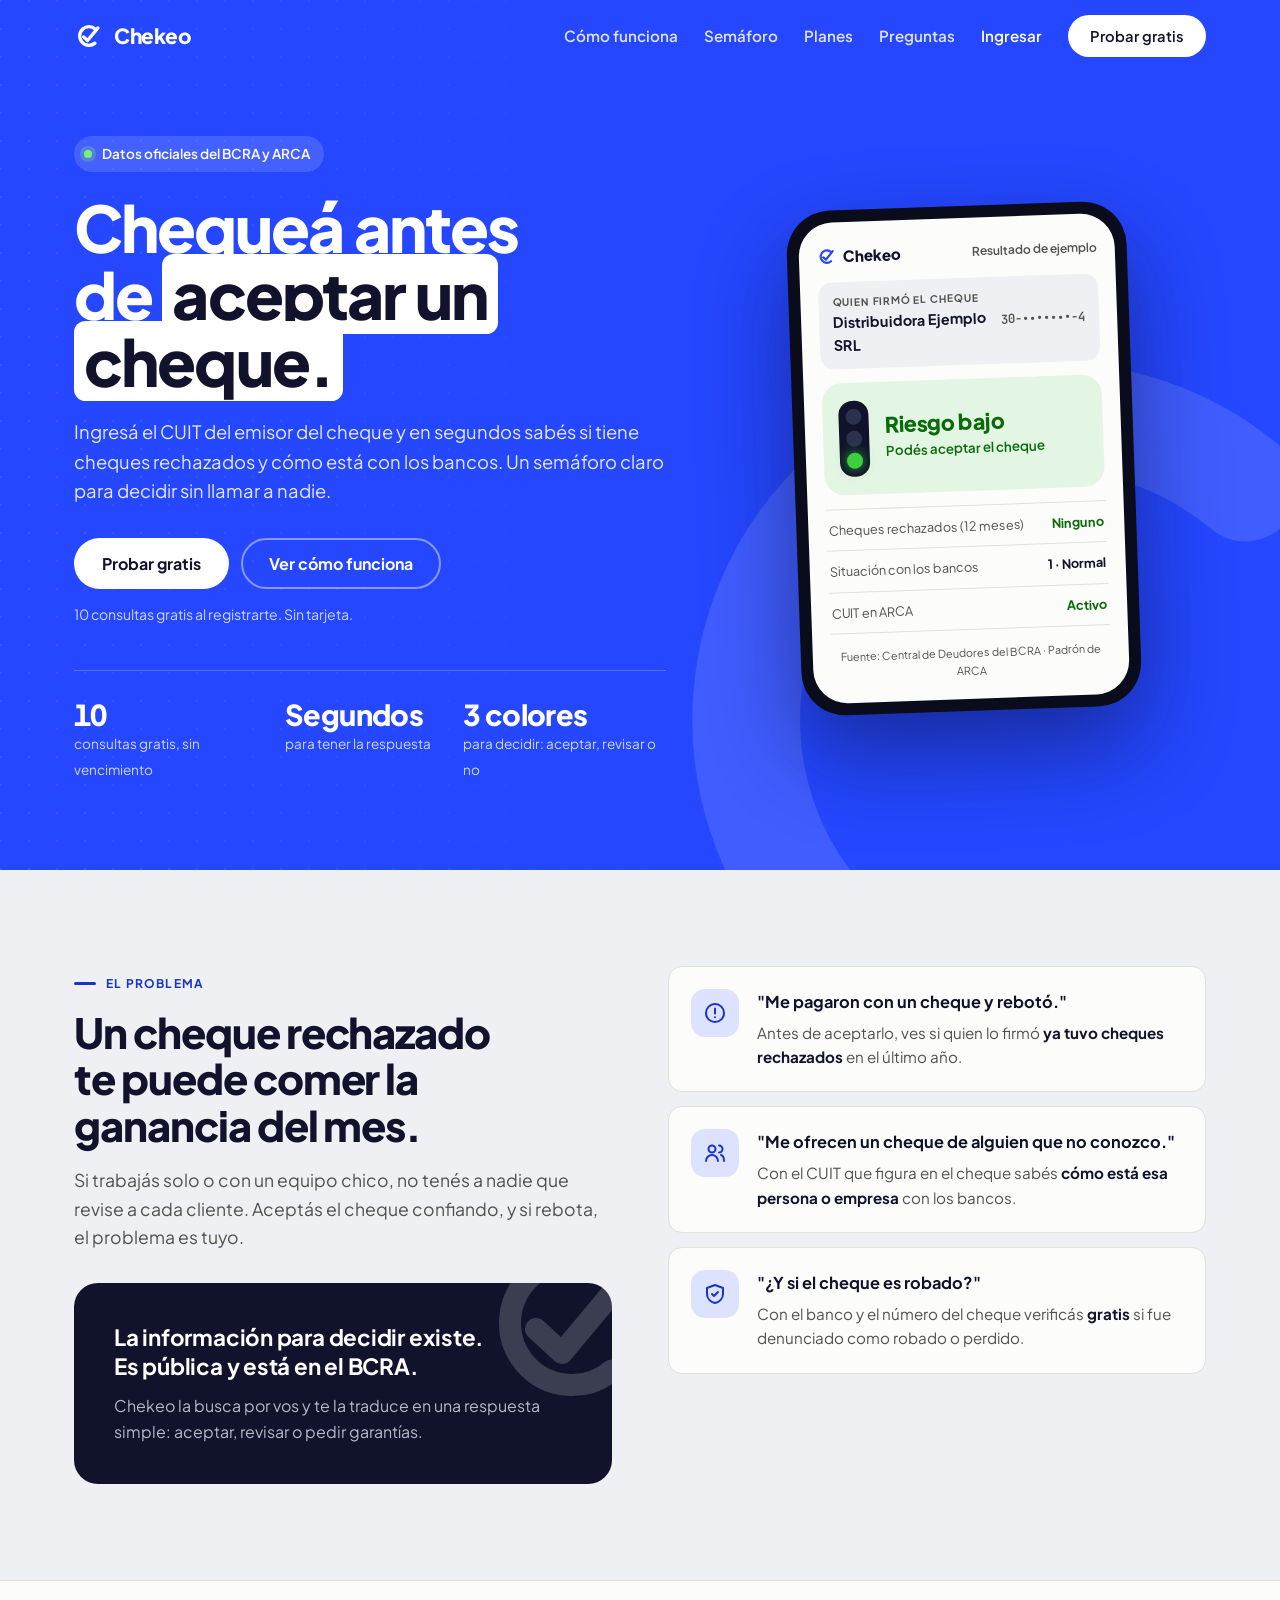
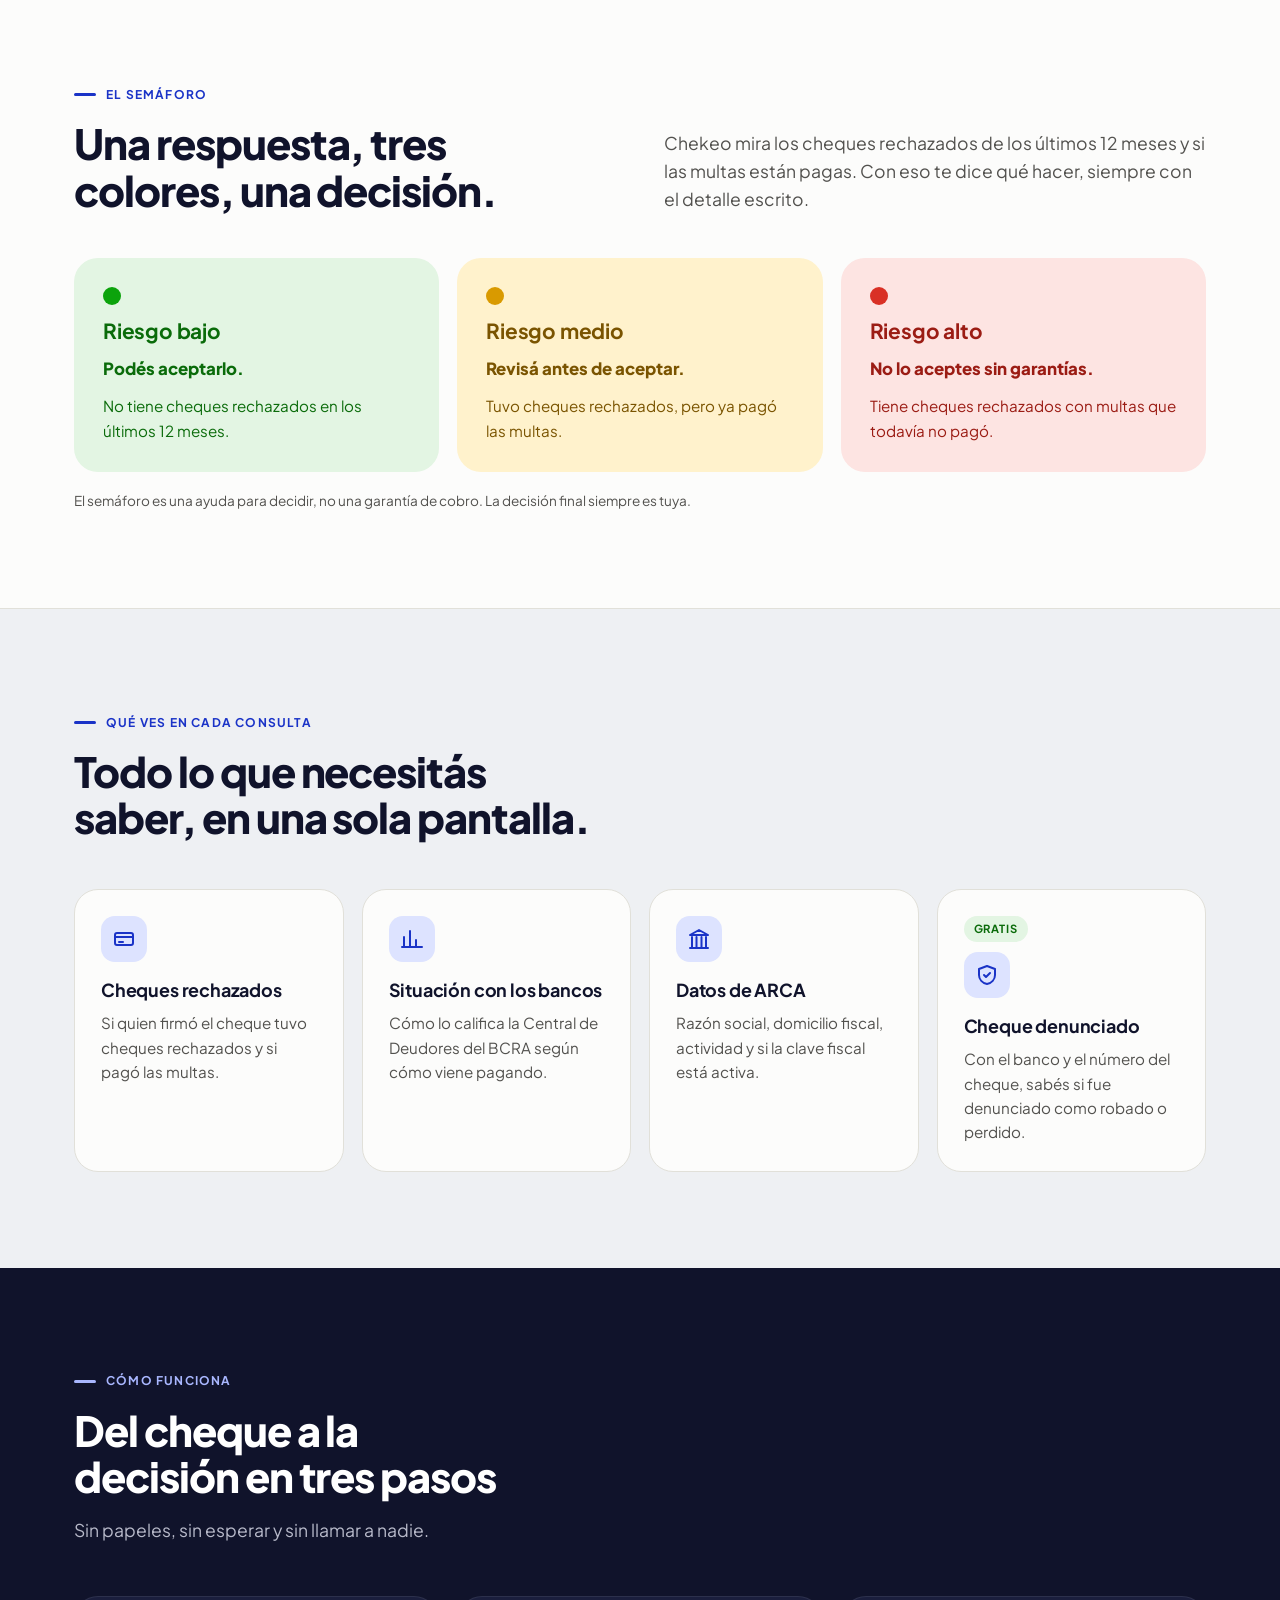
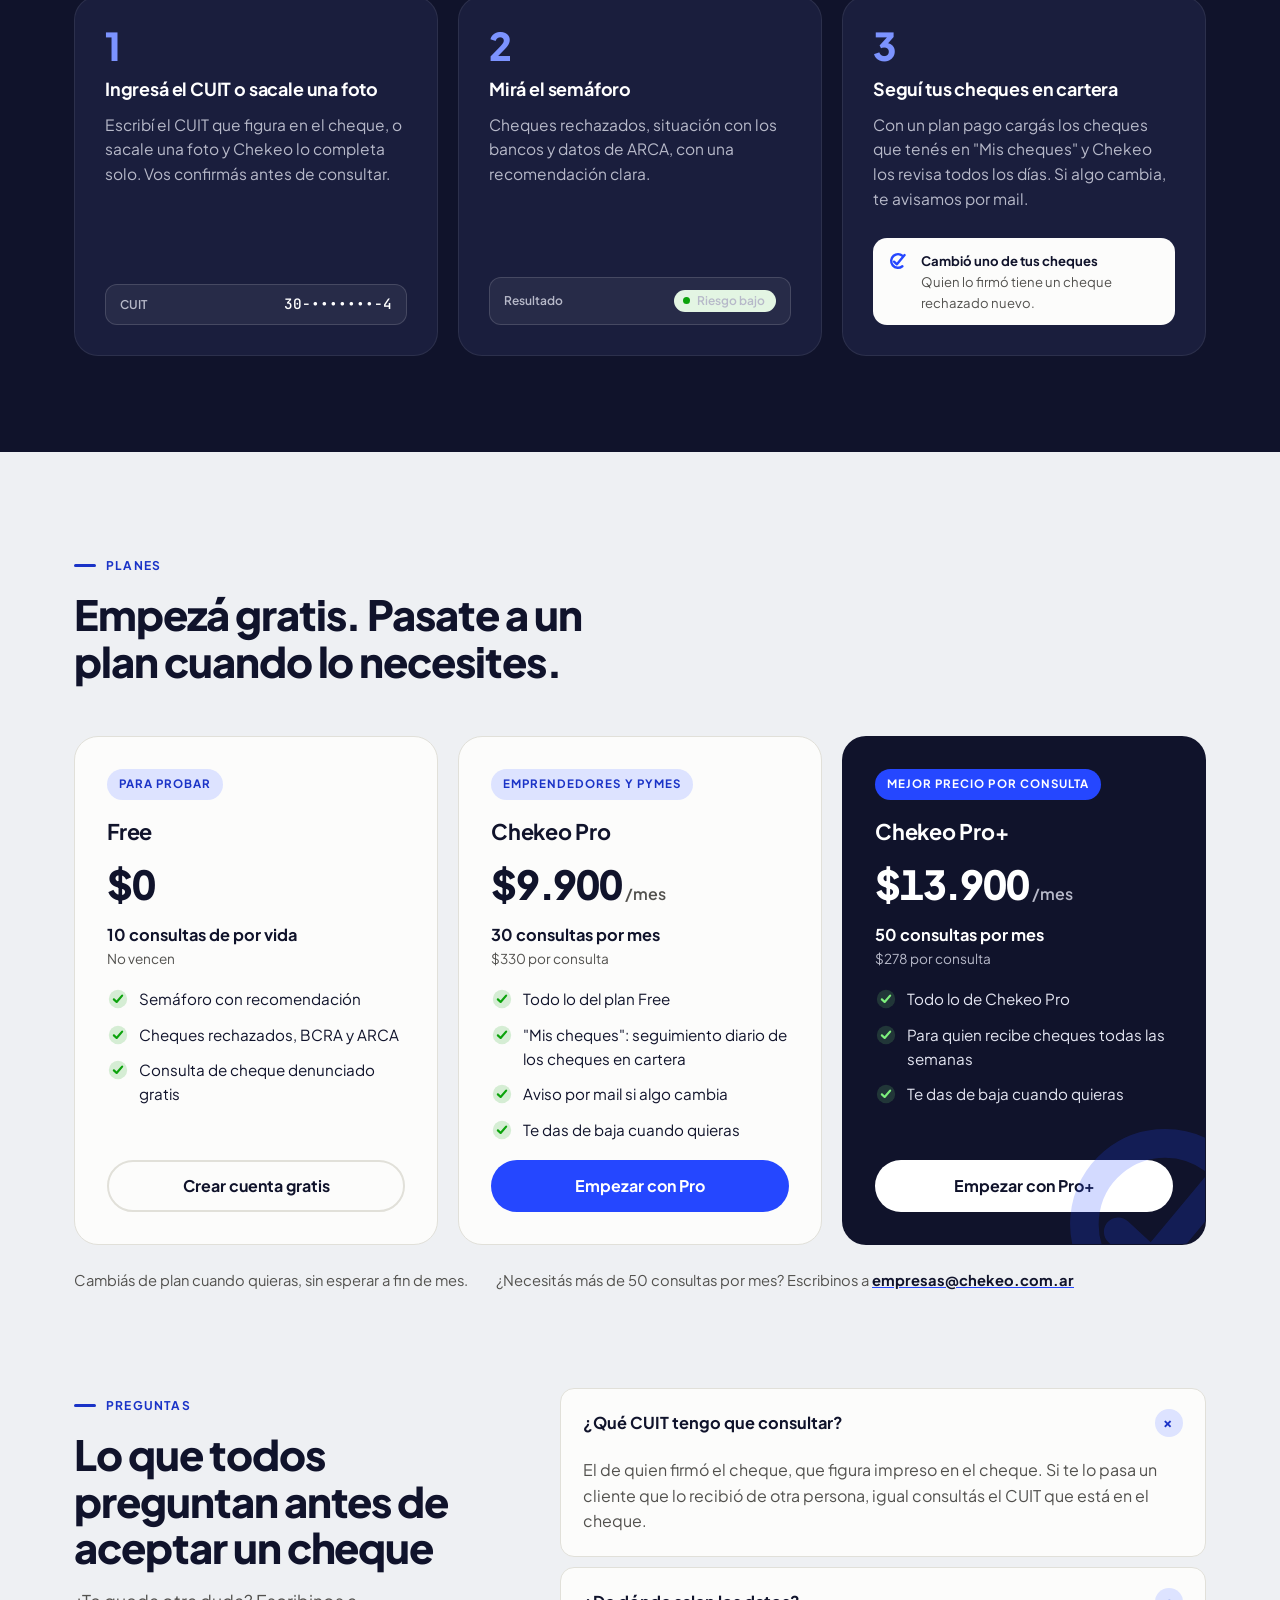
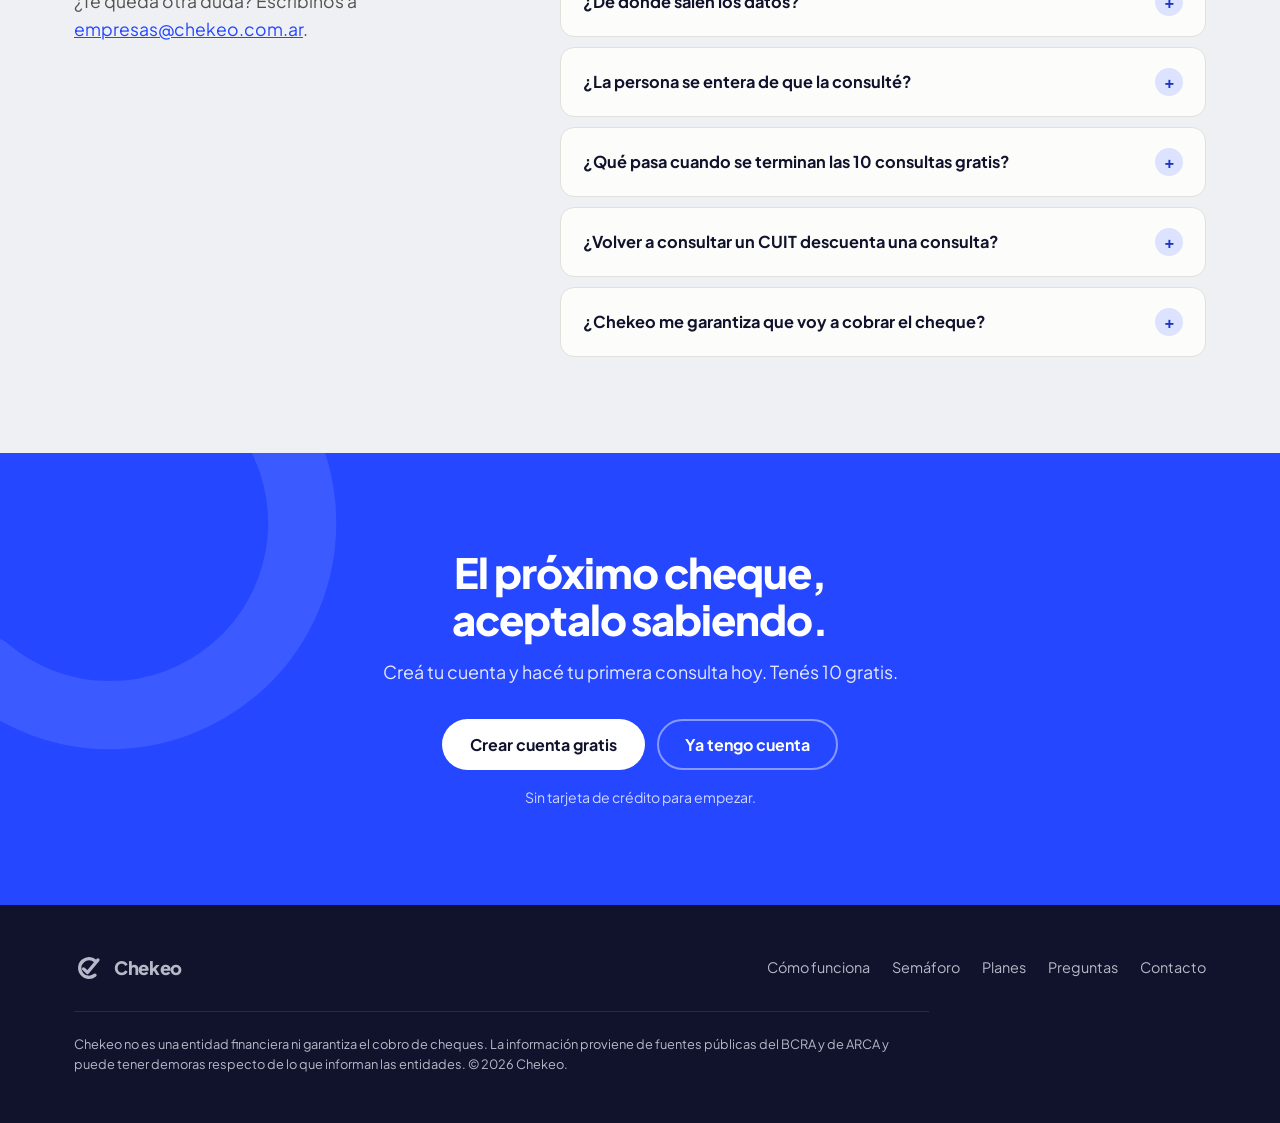
==== index.html @ b5b843ca "Add files via upload" ====
<!doctype html>
<html lang="es-AR">
<head>
<meta charset="utf-8">
<meta name="viewport" content="width=device-width,initial-scale=1,viewport-fit=cover">
<title>Chekeo · Chequeá antes de aceptar un cheque</title>
<meta name="description" content="Antes de aceptar un cheque, consultá en segundos si quien lo firmó tiene cheques rechazados y cómo está en el BCRA. Semáforo claro, datos oficiales. 10 consultas gratis.">
<meta name="theme-color" content="#101F8C">
<meta property="og:title" content="Chekeo · Chequeá antes de aceptar un cheque">
<meta property="og:description" content="Consultá en segundos si quien te da el cheque es de fiar. Datos oficiales del BCRA y ARCA. 10 consultas gratis.">
<link rel="icon" href="data:image/svg+xml,%3Csvg xmlns='http://www.w3.org/2000/svg' viewBox='0 0 200 200'%3E%3Crect width='200' height='200' rx='44' fill='%232547FF'/%3E%3Ccircle cx='100' cy='100' r='62' fill='none' stroke='white' stroke-width='22' stroke-linecap='round' stroke-dasharray='281.3 108.2' transform='rotate(50 100 100)'/%3E%3Cpath d='M64 106 90 130 160 46' fill='none' stroke='white' stroke-width='22' stroke-linecap='round' stroke-linejoin='round'/%3E%3C/svg%3E">
<link rel="preconnect" href="https://fonts.googleapis.com">
<link rel="preconnect" href="https://fonts.gstatic.com" crossorigin>
<link href="https://fonts.googleapis.com/css2?family=Plus+Jakarta+Sans:wght@400;500;600;700;800&family=JetBrains+Mono:wght@500;600&display=swap" rel="stylesheet">
<link rel="stylesheet" href="style.css"> 
</head>
<body>

<svg width="0" height="0" style="position:absolute" aria-hidden="true">
  <defs>
    <symbol id="iso" viewBox="0 0 200 200">
      <circle cx="100" cy="100" r="62" fill="none" stroke="currentColor" stroke-width="22" stroke-linecap="round" stroke-dasharray="281.3 108.2" transform="rotate(50 100 100)"/>
      <path d="M 64 106 L 90 130 L 160 46" fill="none" stroke="currentColor" stroke-width="22" stroke-linecap="round" stroke-linejoin="round"/>
    </symbol>
    <symbol id="tick" viewBox="0 0 24 24">
      <circle cx="12" cy="12" r="10" fill="currentColor" opacity=".16"/>
      <path d="M7.5 12.4l3 2.8 6-6.9" fill="none" stroke="currentColor" stroke-width="2.4" stroke-linecap="round" stroke-linejoin="round"/>
    </symbol>
  </defs>
</svg>

<!-- Link de la app: cuando esté activo app.chekeo.com.ar, reemplazar https://api.chekeo.com.ar/ en todos los botones -->
<header class="nav" id="nav">
  <div class="wrap nav-in">
    <a class="logo" href="#top" aria-label="Chekeo, inicio"><svg aria-hidden="true"><use href="#iso"/></svg>Chekeo</a>
    <nav class="nav-links" aria-label="Principal">
      <a href="#como-funciona">Cómo funciona</a>
      <a href="#semaforo">Semáforo</a>
      <a href="#planes">Planes</a>
      <a href="#preguntas">Preguntas</a>
      <a class="login" href="https://api.chekeo.com.ar/">Ingresar</a>
      <a class="btn btn-white" href="https://api.chekeo.com.ar/">Probar gratis</a>
    </nav>
  </div>
</header>

<main id="top">
  <!-- HERO -->
  <section class="hero">
    <div class="hero-dots"></div>
    <svg class="hero-arc" viewBox="0 0 200 200" aria-hidden="true">
      <circle cx="100" cy="100" r="62" fill="none" stroke="#FFFFFF" stroke-opacity=".12" stroke-width="22" stroke-linecap="round" stroke-dasharray="281.3 108.2" transform="rotate(50 100 100)"/>
    </svg>
    <div class="wrap hero-grid">
      <div>
        <span class="eyebrow"><i></i>Datos oficiales del BCRA y ARCA</span>
        <h1>Chequeá antes de <em>aceptar un cheque.</em></h1>
        <p class="sub">Ingresá el CUIT del emisor del cheque y en segundos sabés si tiene cheques rechazados y cómo está con los bancos. Un semáforo claro para decidir sin llamar a nadie.</p>
        <div class="hero-ctas">
          <a class="btn btn-white" href="https://api.chekeo.com.ar/">Probar gratis</a>
          <a class="btn btn-ghost" href="#como-funciona">Ver cómo funciona</a>
        </div>
        <p class="hero-note">10 consultas gratis al registrarte. Sin tarjeta.</p>
        <div class="proof">
          <div><b class="num">10</b><span>consultas gratis, sin vencimiento</span></div>
          <div><b>Segundos</b><span>para tener la respuesta</span></div>
          <div><b>3 colores</b><span>para decidir: aceptar, revisar o no</span></div>
        </div>
      </div>

      <div class="phone" role="img" aria-label="Ejemplo de resultado en Chekeo: riesgo bajo, sin cheques rechazados, situación 1 en el BCRA y CUIT activo en ARCA.">
        <div class="screen">
          <div class="scr-top">
            <span class="logo-sm"><svg><use href="#iso"/></svg>Chekeo</span>
            <span>Resultado de ejemplo</span>
          </div>
          <div class="cuit">
            <div><small>Quien firmó el cheque</small><b>Distribuidora Ejemplo SRL</b></div>
            <span class="mono">30-•••••••-4</span>
          </div>
          <div class="verdict">
            <div class="light" aria-hidden="true"><i></i><i></i><i class="g"></i></div>
            <div><b>Riesgo bajo</b><span>Podés aceptar el cheque</span></div>
          </div>
          <div class="rows">
            <div class="row"><span>Cheques rechazados (12 meses)</span><b class="okc">Ninguno</b></div>
            <div class="row"><span>Situación con los bancos</span><b>1 · Normal</b></div>
            <div class="row"><span>CUIT en ARCA</span><b class="okc">Activo</b></div>
          </div>
          <p class="src">Fuente: Central de Deudores del BCRA · Padrón de ARCA</p>
        </div>
      </div>
    </div>
  </section>

  <!-- PROBLEMA -->
  <section class="section">
    <div class="wrap problem-grid">
      <div>
        <span class="label">El problema</span>
        <h2 style="margin-top:16px">Un cheque rechazado te puede comer la ganancia del mes.</h2>
        <p class="lede" style="margin-top:18px">Si trabajás solo o con un equipo chico, no tenés a nadie que revise a cada cliente. Aceptás el cheque confiando, y si rebota, el problema es tuyo.</p>
        <div class="problem-box">
          <svg viewBox="0 0 200 200" aria-hidden="true"><use href="#iso"/></svg>
          <h3>La información para decidir existe. Es pública y está en el BCRA.</h3>
          <p>Chekeo la busca por vos y te la traduce en una respuesta simple: aceptar, revisar o pedir garantías.</p>
        </div>
      </div>
      <div class="pains">
        <div class="pain">
          <span class="ic"><svg class="ico" viewBox="0 0 24 24" aria-hidden="true"><circle cx="12" cy="12" r="9"/><path d="M12 7.5v5"/><path d="M12 16.2v.1"/></svg></span>
          <div><q>"Me pagaron con un cheque y rebotó."</q><p>Antes de aceptarlo, ves si quien lo firmó <strong>ya tuvo cheques rechazados</strong> en el último año.</p></div>
        </div>
        <div class="pain">
          <span class="ic"><svg class="ico" viewBox="0 0 24 24" aria-hidden="true"><circle cx="9" cy="8" r="3.5"/><path d="M3 20c0-3.3 2.7-6 6-6s6 2.7 6 6"/><path d="M16 4.5a3.5 3.5 0 0 1 0 7"/><path d="M18 14c2 .6 3 2.6 3 6"/></svg></span>
          <div><q>"Me ofrecen un cheque de alguien que no conozco."</q><p>Con el CUIT que figura en el cheque sabés <strong>cómo está esa persona o empresa</strong> con los bancos.</p></div>
        </div>
        <div class="pain">
          <span class="ic"><svg class="ico" viewBox="0 0 24 24" aria-hidden="true"><path d="M12 3l8 3v6c0 4.5-3.4 8-8 9-4.6-1-8-4.5-8-9V6z"/><path d="M9 12l2 2 4-4"/></svg></span>
          <div><q>"¿Y si el cheque es robado?"</q><p>Con el banco y el número del cheque verificás <strong>gratis</strong> si fue denunciado como robado o perdido.</p></div>
        </div>
      </div>
    </div>
  </section>

  <!-- SEMÁFORO -->
  <section class="section sem" id="semaforo">
    <div class="wrap">
      <div class="sem-head">
        <div>
          <span class="label">El semáforo</span>
          <h2 style="margin-top:16px">Una respuesta, tres colores, una decisión.</h2>
        </div>
        <p class="lede">Chekeo mira los cheques rechazados de los últimos 12 meses y si las multas están pagas. Con eso te dice qué hacer, siempre con el detalle escrito.</p>
      </div>
      <div class="lights">
        <div class="lv lv-ok">
          <span class="dot"></span>
          <h3>Riesgo bajo</h3>
          <span class="act">Podés aceptarlo.</span>
          <p>No tiene cheques rechazados en los últimos 12 meses.</p>
        </div>
        <div class="lv lv-warn">
          <span class="dot"></span>
          <h3>Riesgo medio</h3>
          <span class="act">Revisá antes de aceptar.</span>
          <p>Tuvo cheques rechazados, pero ya pagó las multas.</p>
        </div>
        <div class="lv lv-bad">
          <span class="dot"></span>
          <h3>Riesgo alto</h3>
          <span class="act">No lo aceptes sin garantías.</span>
          <p>Tiene cheques rechazados con multas que todavía no pagó.</p>
        </div>
      </div>
      <p class="note">El semáforo es una ayuda para decidir, no una garantía de cobro. La decisión final siempre es tuya.</p>
    </div>
  </section>

  <!-- QUÉ TE MUESTRA -->
  <section class="section">
    <div class="wrap">
      <span class="label">Qué ves en cada consulta</span>
      <h2 style="margin-top:16px; max-width:22ch">Todo lo que necesitás saber, en una sola pantalla.</h2>
      <div class="feats">
        <div class="feat">
          <span class="ic"><svg class="ico" viewBox="0 0 24 24" aria-hidden="true"><rect x="3" y="6" width="18" height="12" rx="2"/><path d="M3 10h18"/><path d="M7 15h4"/></svg></span>
          <h3>Cheques rechazados</h3>
          <p>Si quien firmó el cheque tuvo cheques rechazados y si pagó las multas.</p>
        </div>
        <div class="feat">
          <span class="ic"><svg class="ico" viewBox="0 0 24 24" aria-hidden="true"><path d="M4 20V10"/><path d="M10 20V4"/><path d="M16 20v-7"/><path d="M22 20H2"/></svg></span>
          <h3>Situación con los bancos</h3>
          <p>Cómo lo califica la Central de Deudores del BCRA según cómo viene pagando.</p>
        </div>
        <div class="feat">
          <span class="ic"><svg class="ico" viewBox="0 0 24 24" aria-hidden="true"><path d="M3 21h18"/><path d="M5 21V10M19 21V10M9.5 21V10M14.5 21V10"/><path d="M12 3l9 5H3z"/></svg></span>
          <h3>Datos de ARCA</h3>
          <p>Razón social, domicilio fiscal, actividad y si la clave fiscal está activa.</p>
        </div>
        <div class="feat">
          <span class="tag">Gratis</span>
          <span class="ic"><svg class="ico" viewBox="0 0 24 24" aria-hidden="true"><path d="M12 3l8 3v6c0 4.5-3.4 8-8 9-4.6-1-8-4.5-8-9V6z"/><path d="M9 12l2 2 4-4"/></svg></span>
          <h3>Cheque denunciado</h3>
          <p>Con el banco y el número del cheque, sabés si fue denunciado como robado o perdido.</p>
        </div>
      </div>
    </div>
  </section>

  <!-- CÓMO FUNCIONA -->
  <section class="section steps-sec" id="como-funciona">
    <div class="wrap">
      <span class="label">Cómo funciona</span>
      <h2 style="margin-top:16px; max-width:20ch">Del cheque a la decisión en tres pasos</h2>
      <p class="lede" style="margin-top:16px">Sin papeles, sin esperar y sin llamar a nadie.</p>
      <div class="steps">
        <div class="step">
          <span class="n">1</span>
          <h3>Ingresá el CUIT o sacale una foto</h3>
          <p>Escribí el CUIT que figura en el cheque, o sacale una foto y Chekeo lo completa solo. Vos confirmás antes de consultar.</p>
          <div class="demo"><div class="field-demo"><span>CUIT</span>30-•••••••-4</div></div>
        </div>
        <div class="step">
          <span class="n">2</span>
          <h3>Mirá el semáforo</h3>
          <p>Cheques rechazados, situación con los bancos y datos de ARCA, con una recomendación clara.</p>
          <div class="demo"><div class="field-demo"><span>Resultado</span><span class="chip"><i></i>Riesgo bajo</span></div></div>
        </div>
        <div class="step">
          <span class="n">3</span>
          <h3>Seguí tus cheques en cartera</h3>
          <p>Con un plan pago cargás los cheques que tenés en "Mis cheques" y Chekeo los revisa todos los días. Si algo cambia, te avisamos por mail.</p>
          <div class="demo"><div class="alert-demo"><svg><use href="#iso"/></svg><div><b>Cambió uno de tus cheques</b><span>Quien lo firmó tiene un cheque rechazado nuevo.</span></div></div></div>
        </div>
      </div>
    </div>
  </section>

  <!-- PLANES -->
  <section class="section" id="planes">
    <div class="wrap">
      <span class="label">Planes</span>
      <h2 style="margin-top:16px; max-width:24ch">Empezá gratis. Pasate a un plan cuando lo necesites.</h2>
      <div class="plans">
        <div class="plan">
          <span class="tag">Para probar</span>
          <h3>Free</h3>
          <div class="price num">$0</div>
          <div><div class="qty">10 consultas de por vida</div><div class="per">No vencen</div></div>
          <ul>
            <li><svg style="color:var(--ok)"><use href="#tick"/></svg>Semáforo con recomendación</li>
            <li><svg style="color:var(--ok)"><use href="#tick"/></svg>Cheques rechazados, BCRA y ARCA</li>
            <li><svg style="color:var(--ok)"><use href="#tick"/></svg>Consulta de cheque denunciado gratis</li>
          </ul>
          <a class="btn btn-line" href="https://api.chekeo.com.ar/">Crear cuenta gratis</a>
        </div>
        <div class="plan">
          <span class="tag">Emprendedores y pymes</span>
          <h3>Chekeo Pro</h3>
          <div class="price num">$9.900<small> /mes</small></div>
          <div><div class="qty">30 consultas por mes</div><div class="per">$330 por consulta</div></div>
          <ul>
            <li><svg style="color:var(--ok)"><use href="#tick"/></svg>Todo lo del plan Free</li>
            <li><svg style="color:var(--ok)"><use href="#tick"/></svg>"Mis cheques": seguimiento diario de los cheques en cartera</li>
            <li><svg style="color:var(--ok)"><use href="#tick"/></svg>Aviso por mail si algo cambia</li>
            <li><svg style="color:var(--ok)"><use href="#tick"/></svg>Te das de baja cuando quieras</li>
          </ul>
          <a class="btn btn-brand" href="https://api.chekeo.com.ar/">Empezar con Pro</a>
        </div>
        <div class="plan dark">
          <svg class="plan-arc" viewBox="0 0 200 200" aria-hidden="true"><use href="#iso"/></svg>
          <span class="tag">Mejor precio por consulta</span>
          <h3>Chekeo Pro+</h3>
          <div class="price num">$13.900<small> /mes</small></div>
          <div><div class="qty">50 consultas por mes</div><div class="per">$278 por consulta</div></div>
          <ul>
            <li><svg style="color:#7DF07D"><use href="#tick"/></svg>Todo lo de Chekeo Pro</li>
            <li><svg style="color:#7DF07D"><use href="#tick"/></svg>Para quien recibe cheques todas las semanas</li>
            <li><svg style="color:#7DF07D"><use href="#tick"/></svg>Te das de baja cuando quieras</li>
          </ul>
          <a class="btn btn-white" href="https://api.chekeo.com.ar/">Empezar con Pro+</a>
        </div>
      </div>
      <div class="plans-foot">
        <span>Cambiás de plan cuando quieras, sin esperar a fin de mes.</span>
        <span>¿Necesitás más de 50 consultas por mes? Escribinos a <a href="mailto:empresas@chekeo.com.ar"><b>empresas@chekeo.com.ar</b></a></span>
      </div>
    </div>
  </section>

  <!-- FAQ -->
  <section class="section" id="preguntas" style="padding-top:0">
    <div class="wrap faq-grid">
      <div>
        <span class="label">Preguntas</span>
        <h2 style="margin-top:16px">Lo que todos preguntan antes de aceptar un cheque</h2>
        <p class="lede" style="margin-top:16px">¿Te queda otra duda? Escribinos a <a href="mailto:empresas@chekeo.com.ar">empresas@chekeo.com.ar</a>.</p>
      </div>
      <div class="faq">
        <details open>
          <summary>¿Qué CUIT tengo que consultar?<span class="pm" aria-hidden="true">+</span></summary>
          <p>El de quien firmó el cheque, que figura impreso en el cheque. Si te lo pasa un cliente que lo recibió de otra persona, igual consultás el CUIT que está en el cheque.</p>
        </details>
        <details>
          <summary>¿De dónde salen los datos?<span class="pm" aria-hidden="true">+</span></summary>
          <p>De fuentes oficiales y públicas: la Central de Deudores y los registros de cheques rechazados y denunciados del BCRA, y el padrón de ARCA (ex AFIP). Chekeo los junta y te los explica.</p>
        </details>
        <details>
          <summary>¿La persona se entera de que la consulté?<span class="pm" aria-hidden="true">+</span></summary>
          <p>No. Chekeo consulta información pública; no se le avisa a nadie.</p>
        </details>
        <details>
          <summary>¿Qué pasa cuando se terminan las 10 consultas gratis?<span class="pm" aria-hidden="true">+</span></summary>
          <p>Elegís un plan mensual para seguir consultando. Las 10 consultas gratis no vencen, así que las podés usar a tu ritmo. Y te das de baja cuando quieras.</p>
        </details>
        <details>
          <summary>¿Volver a consultar un CUIT descuenta una consulta?<span class="pm" aria-hidden="true">+</span></summary>
          <p>Sí. Desde tu historial podés volver a ver cualquier CUIT con datos actualizados en el momento, pero como se vuelve a pedir la información al BCRA, cuenta como una consulta nueva.</p>
        </details>
        <details>
          <summary>¿Chekeo me garantiza que voy a cobrar el cheque?<span class="pm" aria-hidden="true">+</span></summary>
          <p>No. Chekeo te muestra la información disponible para que decidas mejor, pero no puede garantizar que un cheque tenga fondos el día que lo deposites.</p>
        </details>
      </div>
    </div>
  </section>

  <!-- CTA FINAL -->
  <section class="section cta" id="empezar">
    <svg class="cta-arc" viewBox="0 0 200 200" aria-hidden="true">
      <circle cx="100" cy="100" r="62" fill="none" stroke="#FFFFFF" stroke-opacity=".1" stroke-width="22" stroke-linecap="round" stroke-dasharray="281.3 108.2" transform="rotate(230 100 100)"/>
    </svg>
    <div class="wrap cta-in">
      <h2>El próximo cheque, aceptalo sabiendo.</h2>
      <p class="sub">Creá tu cuenta y hacé tu primera consulta hoy. Tenés 10 gratis.</p>
      <div class="hero-ctas">
        <!-- CAMBIAR URL POR https://aap.chekeo.com.ar -->
        <a class="btn btn-white" href="https://aap.chekeo.com.ar/">Crear cuenta gratis</a>
        <a class="btn btn-ghost" href="https://aap.chekeo.com.ar/">Ya tengo cuenta</a>
      </div>
      <p class="fine">Sin tarjeta de crédito para empezar.</p>
    </div>
  </section>
</main>

<footer>
  <div class="wrap">
    <div class="foot">
      <a class="logo" href="#top"><svg aria-hidden="true"><use href="#iso"/></svg>Chekeo</a>
      <nav aria-label="Pie">
        <a href="#como-funciona">Cómo funciona</a>
        <a href="#semaforo">Semáforo</a>
        <a href="#planes">Planes</a>
        <a href="#preguntas">Preguntas</a>
        <a href="mailto:empresas@chekeo.com.ar">Contacto</a>
      </nav>
    </div>
    <p class="legal">Chekeo no es una entidad financiera ni garantiza el cobro de cheques. La información proviene de fuentes públicas del BCRA y de ARCA y puede tener demoras respecto de lo que informan las entidades. © <span id="yr">2026</span> Chekeo.</p>
  </div>
</footer>


</body>
</html>
<script>
(function(){
  var nav=document.getElementById('nav');
  function onScroll(){ nav.classList.toggle('scrolled', window.scrollY>40); }
  window.addEventListener('scroll', onScroll, {passive:true}); onScroll();
  document.getElementById('yr').textContent=new Date().getFullYear();
})();
</script>
---- style.css ----
:root{
  --bg:#EEF0F3; --surface:#FCFCFB; --ink:#10132B; --muted:#52514E; --line:#E1E0D9;
  --brand:#2547FF; --brand-hover:#101F8C; --brand-soft:#DDE3FF; --brand-ink:#1A33C7;
  --hero:#2547FF; --night:#10132B; --night-2:#1A1E3D; --on-dark:#FFFFFF; --on-dark-muted:#B7B9C9;
  --ok:#0CA30C; --ok-bg:#E3F5E3; --ok-ink:#0A6B0A;
  --warn:#D99A00; --warn-bg:#FFF2CC; --warn-ink:#7A5400;
  --bad:#D93025; --bad-bg:#FDE4E2; --bad-ink:#9B1C14;
  --f-display:'Plus Jakarta Sans', system-ui, -apple-system, 'Segoe UI', sans-serif;
  --f-body:'Plus Jakarta Sans', system-ui, -apple-system, 'Segoe UI', sans-serif;
  --f-mono:'JetBrains Mono', ui-monospace, Menlo, monospace;
  --r:14px; --r-lg:24px; --r-pill:999px;
  color-scheme:light;
}
@media (prefers-color-scheme: dark){ :root:not([data-theme="light"]){
  --bg:#0B0E22; --surface:#151938; --ink:#EEF0F6; --muted:#A6A9BE; --line:#272C55;
  --brand:#5C78FF; --brand-hover:#8A9DFF; --brand-soft:#1C2560; --brand-ink:#A9B7FF;
  --hero:#1F3BE6; --night:#070919; --night-2:#141836;
  --ok-bg:#0F2E14; --ok-ink:#8BE08B; --warn-bg:#33270A; --warn-ink:#F7D277; --bad-bg:#3A1513; --bad-ink:#FFA59C;
  color-scheme:dark;
}}
:root[data-theme="dark"]{
  --bg:#0B0E22; --surface:#151938; --ink:#EEF0F6; --muted:#A6A9BE; --line:#272C55;
  --brand:#5C78FF; --brand-hover:#8A9DFF; --brand-soft:#1C2560; --brand-ink:#A9B7FF;
  --hero:#1F3BE6; --night:#070919; --night-2:#141836;
  --ok-bg:#0F2E14; --ok-ink:#8BE08B; --warn-bg:#33270A; --warn-ink:#F7D277; --bad-bg:#3A1513; --bad-ink:#FFA59C;
  color-scheme:dark;
}

*{box-sizing:border-box}
html{scroll-behavior:smooth; scroll-padding-top:80px}
@media (prefers-reduced-motion: reduce){ html{scroll-behavior:auto} *{transition:none!important} }
body{margin:0; background:var(--bg); color:var(--ink); font-family:var(--f-body); font-size:16px; line-height:1.6; -webkit-font-smoothing:antialiased; overflow-x:hidden}
h1,h2,h3{font-family:var(--f-display); margin:0; text-wrap:balance; color:inherit}
h1{font-size:clamp(2.3rem,5.2vw,4rem); font-weight:800; letter-spacing:-.03em; line-height:1.05}
h2{font-size:clamp(1.75rem,3.3vw,2.6rem); font-weight:800; letter-spacing:-.025em; line-height:1.12}
h3{font-size:1.12rem; font-weight:700; letter-spacing:-.01em; line-height:1.3}
p{margin:0}
a{color:var(--brand)}
a:hover{color:var(--brand-hover)}
:focus-visible{outline:3px solid var(--brand); outline-offset:3px; border-radius:6px}
.wrap{max-width:1180px; margin:0 auto; padding-inline:24px}
@media (max-width:600px){ .wrap{padding-inline:16px} }
.section{padding-block:96px}
@media (max-width:900px){ .section{padding-block:64px} }
.label{display:inline-flex; align-items:center; gap:10px; font-size:.75rem; font-weight:700; letter-spacing:.1em; text-transform:uppercase; color:var(--brand-ink)}
.label::before{content:""; width:22px; height:3px; border-radius:2px; background:currentColor}
.lede{font-size:1.1rem; color:var(--muted); max-width:58ch}
.num{font-variant-numeric:tabular-nums}
.ico{width:24px; height:24px; fill:none; stroke:currentColor; stroke-width:2; stroke-linecap:round; stroke-linejoin:round; flex:none}

/* Botones */
.btn{display:inline-flex; align-items:center; justify-content:center; gap:10px; padding:15px 26px; border-radius:var(--r-pill); font:700 1rem/1.1 var(--f-body); text-decoration:none; border:2px solid transparent; cursor:pointer; text-align:center; transition:transform .2s ease, background .2s ease, color .2s ease, border-color .2s ease}
.btn:hover{transform:translateY(-2px)}
.btn-white{background:#FFFFFF; color:#10132B}
.btn-white:hover{background:#DDE3FF; color:#10132B}
.btn-ghost{background:transparent; color:#FFFFFF; border-color:rgba(255,255,255,.45)}
.btn-ghost:hover{border-color:#FFFFFF; color:#FFFFFF}
.btn-brand{background:var(--brand); color:#FFFFFF}
.btn-brand:hover{background:var(--brand-hover); color:#FFFFFF}
.btn-line{background:transparent; color:var(--ink); border-color:var(--line)}
.btn-line:hover{border-color:var(--ink); color:var(--ink)}

/* Nav */
.nav{position:fixed; top:0; left:0; right:0; z-index:50; padding-top:env(safe-area-inset-top,0px); transition:background .25s ease, box-shadow .25s ease}
.nav-in{display:flex; align-items:center; justify-content:space-between; gap:20px; height:72px}
.logo{display:inline-flex; align-items:center; gap:10px; color:#FFFFFF; text-decoration:none; font-family:var(--f-display); font-weight:800; font-size:1.3rem; letter-spacing:-.02em}
.logo:hover{color:#FFFFFF}
.logo svg{width:30px; height:30px}
.nav-links{display:flex; align-items:center; gap:26px}
.nav-links a{color:rgba(255,255,255,.85); text-decoration:none; font-weight:600; font-size:.95rem}
.nav-links a:hover{color:#FFFFFF}
.nav-links .login{color:#FFFFFF}
.nav-links a.btn-white{color:#10132B}
.nav .btn{padding:11px 20px; font-size:.92rem}
.nav.scrolled{background:var(--night); box-shadow:0 2px 24px rgba(0,0,0,.25)}
@media (max-width:900px){ .nav-links a:not(.btn){display:none} }

/* Hero */
.hero{position:relative; overflow:hidden; background:var(--hero); color:#FFFFFF; padding-top:calc(72px + env(safe-area-inset-top,0px))}
.hero-arc{position:absolute; right:-260px; bottom:-340px; width:980px; height:980px; pointer-events:none}
.hero-dots{position:absolute; inset:0; opacity:.5; pointer-events:none;
  background-image:radial-gradient(circle at 1px 1px, rgba(255,255,255,.16) 1px, transparent 0); background-size:28px 28px;
  -webkit-mask-image:linear-gradient(90deg,#000 0%,transparent 55%); mask-image:linear-gradient(90deg,#000 0%,transparent 55%)}
.hero-grid{position:relative; display:grid; grid-template-columns:1.1fr .9fr; gap:56px; align-items:center; padding-block:64px 88px}
.hero-grid > *{min-width:0}
.eyebrow{display:inline-flex; align-items:center; gap:10px; padding:7px 14px 7px 10px; border-radius:var(--r-pill); background:rgba(255,255,255,.14); font-size:.85rem; font-weight:600}
.eyebrow i{width:8px; height:8px; border-radius:4px; background:#7DF07D; box-shadow:0 0 0 4px rgba(125,240,125,.25)}
.hero h1{margin-top:22px; max-width:14ch}
.hero h1 em{font-style:normal; color:#10132B; background:#FFFFFF; padding:0 .16em; border-radius:.18em; box-decoration-break:clone; -webkit-box-decoration-break:clone}
.hero .sub{margin-top:22px; font-size:1.15rem; color:rgba(255,255,255,.88); max-width:46ch}
.hero-ctas{display:flex; flex-wrap:wrap; gap:12px; margin-top:32px}
.hero-note{margin-top:14px; font-size:.88rem; color:rgba(255,255,255,.78)}
.proof{display:grid; grid-template-columns:repeat(3,auto); justify-content:start; gap:32px; margin-top:44px; padding-top:28px; border-top:1px solid rgba(255,255,255,.22)}
.proof b{display:block; font-family:var(--f-display); font-size:1.8rem; font-weight:800; letter-spacing:-.02em; line-height:1.1}
.proof span{font-size:.85rem; color:rgba(255,255,255,.78)}
@media (max-width:960px){ .hero-grid{grid-template-columns:1fr; gap:48px; padding-block:40px 64px} .hero-arc{right:-420px; bottom:-200px} }
@media (max-width:520px){ .proof{grid-template-columns:1fr 1fr; gap:20px} .hero-ctas .btn{width:100%} }

/* Teléfono con resultado de ejemplo */
.phone{justify-self:center; width:min(340px,100%); background:#0A0C1C; border-radius:44px; padding:12px; box-shadow:0 40px 90px rgba(6,10,40,.45); transform:rotate(-2deg)}
.screen{background:#FCFCFB; color:#10132B; border-radius:34px; padding:22px 18px 20px; display:flex; flex-direction:column; gap:14px}
.scr-top{display:flex; justify-content:space-between; align-items:center; font-size:.76rem; color:#52514E; font-weight:600}
.logo-sm{display:flex; align-items:center; gap:6px; color:#10132B; font-weight:800; font-size:.95rem}
.logo-sm svg{width:20px; height:20px; color:#2547FF}
.cuit{display:flex; align-items:center; justify-content:space-between; gap:8px; background:#EEF0F3; border-radius:14px; padding:12px 14px}
.cuit small{display:block; font-size:.64rem; font-weight:700; letter-spacing:.08em; text-transform:uppercase; color:#52514E}
.cuit b{display:block; font-weight:700; font-size:.9rem}
.cuit .mono{font:600 .78rem/1.2 var(--f-mono); color:#52514E; white-space:nowrap}
.verdict{background:#E3F5E3; border-radius:20px; padding:18px 16px; display:flex; align-items:center; gap:16px}
.light{display:flex; flex-direction:column; gap:6px; background:#10132B; padding:8px 7px; border-radius:14px; flex:none}
.light i{width:16px; height:16px; border-radius:8px; background:#2C3150}
.light i.g{background:#3CD13C; box-shadow:0 0 12px rgba(60,209,60,.8)}
.verdict b{display:block; font-family:var(--f-display); font-size:1.35rem; font-weight:800; letter-spacing:-.02em; color:#0A6B0A; line-height:1.1}
.verdict span{font-size:.84rem; font-weight:600; color:#0A6B0A}
.rows{display:flex; flex-direction:column; border-top:1px solid #E1E0D9}
.row{display:flex; justify-content:space-between; align-items:center; gap:10px; padding:10px 2px; border-bottom:1px solid #E1E0D9; font-size:.8rem}
.row span{color:#52514E}
.row b{font-weight:700; text-align:right}
.row b.okc{color:#0A6B0A}
.src{font-size:.68rem; color:#52514E; text-align:center}

/* Problema */
.problem-grid{display:grid; grid-template-columns:1fr 1fr; gap:56px; align-items:start}
.problem-grid > div{min-width:0}
.problem-box{background:var(--night); color:var(--on-dark); border-radius:var(--r-lg); padding:40px; margin-top:32px; position:relative; overflow:hidden}
.problem-box p{color:var(--on-dark-muted); margin-top:12px}
.problem-box h3{font-size:1.4rem; color:var(--on-dark)}
.problem-box > svg{position:absolute; right:-60px; top:-60px; width:200px; height:200px; opacity:.18; color:#FFFFFF}
.pains{display:flex; flex-direction:column; gap:14px}
.pain{display:grid; grid-template-columns:48px 1fr; gap:18px; padding:22px; background:var(--surface); border:1px solid var(--line); border-radius:var(--r)}
.pain .ic{width:48px; height:48px; border-radius:14px; background:var(--brand-soft); color:var(--brand-ink); display:grid; place-items:center}
.pain q{display:block; quotes:none; font-weight:700; font-size:1.02rem}
.pain p{margin-top:6px; color:var(--muted); font-size:.95rem}
.pain p strong{color:var(--ink)}
@media (max-width:900px){ .problem-grid{grid-template-columns:1fr; gap:36px} .problem-box{padding:30px} }

/* Semáforo */
.sem{background:var(--surface); border-top:1px solid var(--line); border-bottom:1px solid var(--line)}
.sem-head{display:grid; grid-template-columns:1fr 1fr; gap:48px; align-items:end; margin-bottom:44px}
.sem-head > *{min-width:0}
@media (max-width:900px){ .sem-head{grid-template-columns:1fr; gap:16px} }
.lights{display:grid; grid-template-columns:repeat(3,1fr); gap:18px}
@media (max-width:900px){ .lights{grid-template-columns:1fr} }
.lv{border-radius:var(--r-lg); padding:28px; display:flex; flex-direction:column; gap:12px; border:1px solid transparent}
.lv .dot{width:18px; height:18px; border-radius:9px}
.lv h3{font-size:1.3rem}
.lv .act{font-weight:800; font-family:var(--f-display); font-size:1.05rem}
.lv p{font-size:.95rem}
.lv-ok{background:var(--ok-bg); color:var(--ok-ink)} .lv-ok .dot{background:var(--ok)}
.lv-warn{background:var(--warn-bg); color:var(--warn-ink)} .lv-warn .dot{background:var(--warn)}
.lv-bad{background:var(--bad-bg); color:var(--bad-ink)} .lv-bad .dot{background:var(--bad)}
.note{margin-top:18px; font-size:.85rem; color:var(--muted)}

/* Qué te muestra */
.feats{display:grid; grid-template-columns:repeat(4,1fr); gap:18px; margin-top:48px}
@media (max-width:1000px){ .feats{grid-template-columns:1fr 1fr} }
@media (max-width:560px){ .feats{grid-template-columns:1fr} }
.feat{background:var(--surface); border:1px solid var(--line); border-radius:var(--r-lg); padding:26px; display:flex; flex-direction:column; gap:10px}
.feat .ic{width:46px; height:46px; border-radius:14px; background:var(--brand-soft); color:var(--brand-ink); display:grid; place-items:center; margin-bottom:6px}
.feat p{color:var(--muted); font-size:.95rem}
.feat .tag{align-self:flex-start; font-size:.7rem; font-weight:700; letter-spacing:.08em; text-transform:uppercase; padding:4px 10px; border-radius:var(--r-pill); background:var(--ok-bg); color:var(--ok-ink)}

/* Pasos */
.steps-sec{background:var(--night); color:var(--on-dark)}
.steps-sec .label{color:#A9B7FF}
.steps-sec .lede{color:var(--on-dark-muted)}
.steps{display:grid; grid-template-columns:repeat(3,1fr); gap:20px; margin-top:52px}
.step{background:var(--night-2); border:1px solid rgba(255,255,255,.08); border-radius:var(--r-lg); padding:30px; display:flex; flex-direction:column; gap:12px; min-width:0}
.step .n{font-family:var(--f-display); font-size:2.4rem; font-weight:800; line-height:1; color:#7C93FF; letter-spacing:-.03em}
.step h3{color:var(--on-dark)}
.step p{color:var(--on-dark-muted); font-size:.97rem}
.step .demo{margin-top:auto; padding-top:14px}
.field-demo{display:flex; align-items:center; justify-content:space-between; gap:8px; background:rgba(255,255,255,.06); border:1px solid rgba(255,255,255,.14); border-radius:12px; padding:12px 14px; font:500 .9rem/1 var(--f-mono); color:#FFFFFF}
.field-demo span{color:var(--on-dark-muted); font-family:var(--f-body); font-size:.75rem; font-weight:600}
.field-demo .chip{font-family:var(--f-body)}
.chip{display:inline-flex; align-items:center; gap:7px; padding:5px 11px 5px 9px; border-radius:var(--r-pill); font-size:.78rem; font-weight:700; white-space:nowrap; background:#E3F5E3; color:#0A6B0A}
.chip i{width:7px; height:7px; border-radius:4px; background:#0CA30C}
.alert-demo{display:flex; gap:12px; align-items:flex-start; background:#FCFCFB; color:#10132B; border-radius:14px; padding:12px 14px; font-size:.82rem}
.alert-demo svg{width:22px; height:22px; flex:none; color:#2547FF}
.alert-demo b{display:block}
.alert-demo span{color:#52514E}
@media (max-width:900px){ .steps{grid-template-columns:1fr} }

/* Planes */
.plans{display:grid; grid-template-columns:repeat(3,1fr); gap:20px; margin-top:52px}
@media (max-width:960px){ .plans{grid-template-columns:1fr; max-width:520px} }
.plan{border-radius:var(--r-lg); padding:32px; display:flex; flex-direction:column; gap:18px; background:var(--surface); border:1px solid var(--line); position:relative; overflow:hidden; min-width:0}
.plan.dark{background:var(--night); color:var(--on-dark); border-color:transparent}
.plan .tag{align-self:flex-start; font-size:.72rem; font-weight:700; letter-spacing:.09em; text-transform:uppercase; padding:6px 12px; border-radius:var(--r-pill); background:var(--brand-soft); color:var(--brand-ink)}
.plan.dark .tag{background:#2547FF; color:#FFFFFF}
.plan h3{font-size:1.35rem}
.price{font-family:var(--f-display); font-weight:800; font-size:2.5rem; letter-spacing:-.03em; line-height:1}
.price small{font-size:1rem; font-weight:600; color:var(--muted); letter-spacing:0}
.plan.dark .price small{color:var(--on-dark-muted)}
.qty{font-weight:700; font-size:1.02rem}
.plan.dark .qty{color:#FFFFFF}
.per{font-size:.85rem; color:var(--muted)}
.plan.dark .per{color:var(--on-dark-muted)}
.plan ul{list-style:none; margin:0; padding:0; display:flex; flex-direction:column; gap:11px}
.plan li{display:grid; grid-template-columns:22px 1fr; gap:10px; font-size:.95rem}
.plan li svg{width:22px; height:22px; margin-top:1px}
.plan.dark li{color:#E4E6F2}
.plan .btn{margin-top:auto}
.plan-arc{position:absolute; right:-90px; bottom:-110px; width:260px; height:260px; opacity:.2; pointer-events:none; color:#2547FF}
.plans-foot{margin-top:24px; display:flex; flex-wrap:wrap; gap:12px 28px; color:var(--muted); font-size:.92rem}
.plans-foot b{color:var(--ink)}

/* FAQ */
.faq-grid{display:grid; grid-template-columns:.8fr 1.2fr; gap:56px; align-items:start}
.faq-grid > *{min-width:0}
@media (max-width:900px){ .faq-grid{grid-template-columns:1fr; gap:28px} }
.faq{display:flex; flex-direction:column; gap:10px}
details{background:var(--surface); border:1px solid var(--line); border-radius:var(--r); padding:0 22px}
summary{list-style:none; cursor:pointer; display:flex; justify-content:space-between; align-items:center; gap:16px; padding:20px 0; font-weight:700; font-size:1.02rem}
summary::-webkit-details-marker{display:none}
summary .pm{width:28px; height:28px; border-radius:14px; background:var(--brand-soft); color:var(--brand-ink); display:grid; place-items:center; flex:none; transition:transform .2s ease; font-weight:700}
details[open] summary .pm{transform:rotate(45deg)}
details p{padding:0 0 22px; color:var(--muted); max-width:62ch}

/* CTA final */
.cta{background:var(--hero); color:#FFFFFF; position:relative; overflow:hidden; text-align:center}
.cta-arc{position:absolute; left:-200px; top:-240px; width:620px; height:620px; pointer-events:none}
.cta-in{position:relative; display:flex; flex-direction:column; align-items:center}
.cta h2{max-width:20ch}
.cta p.sub{color:rgba(255,255,255,.88); margin-top:16px; font-size:1.12rem; max-width:48ch}
.cta .hero-ctas{justify-content:center}
.cta .fine{margin-top:16px; font-size:.88rem; color:rgba(255,255,255,.78)}

/* Footer */
footer{background:var(--night); color:var(--on-dark-muted); padding-block:48px; font-size:.9rem}
.foot{display:flex; flex-wrap:wrap; justify-content:space-between; gap:24px; align-items:center}
.foot .logo{font-size:1.15rem}
.foot nav{display:flex; flex-wrap:wrap; gap:22px}
.foot a{color:var(--on-dark-muted); text-decoration:none}
.foot a:hover{color:#FFFFFF}
.legal{margin-top:28px; padding-top:22px; border-top:1px solid rgba(255,255,255,.1); font-size:.8rem; max-width:95ch}
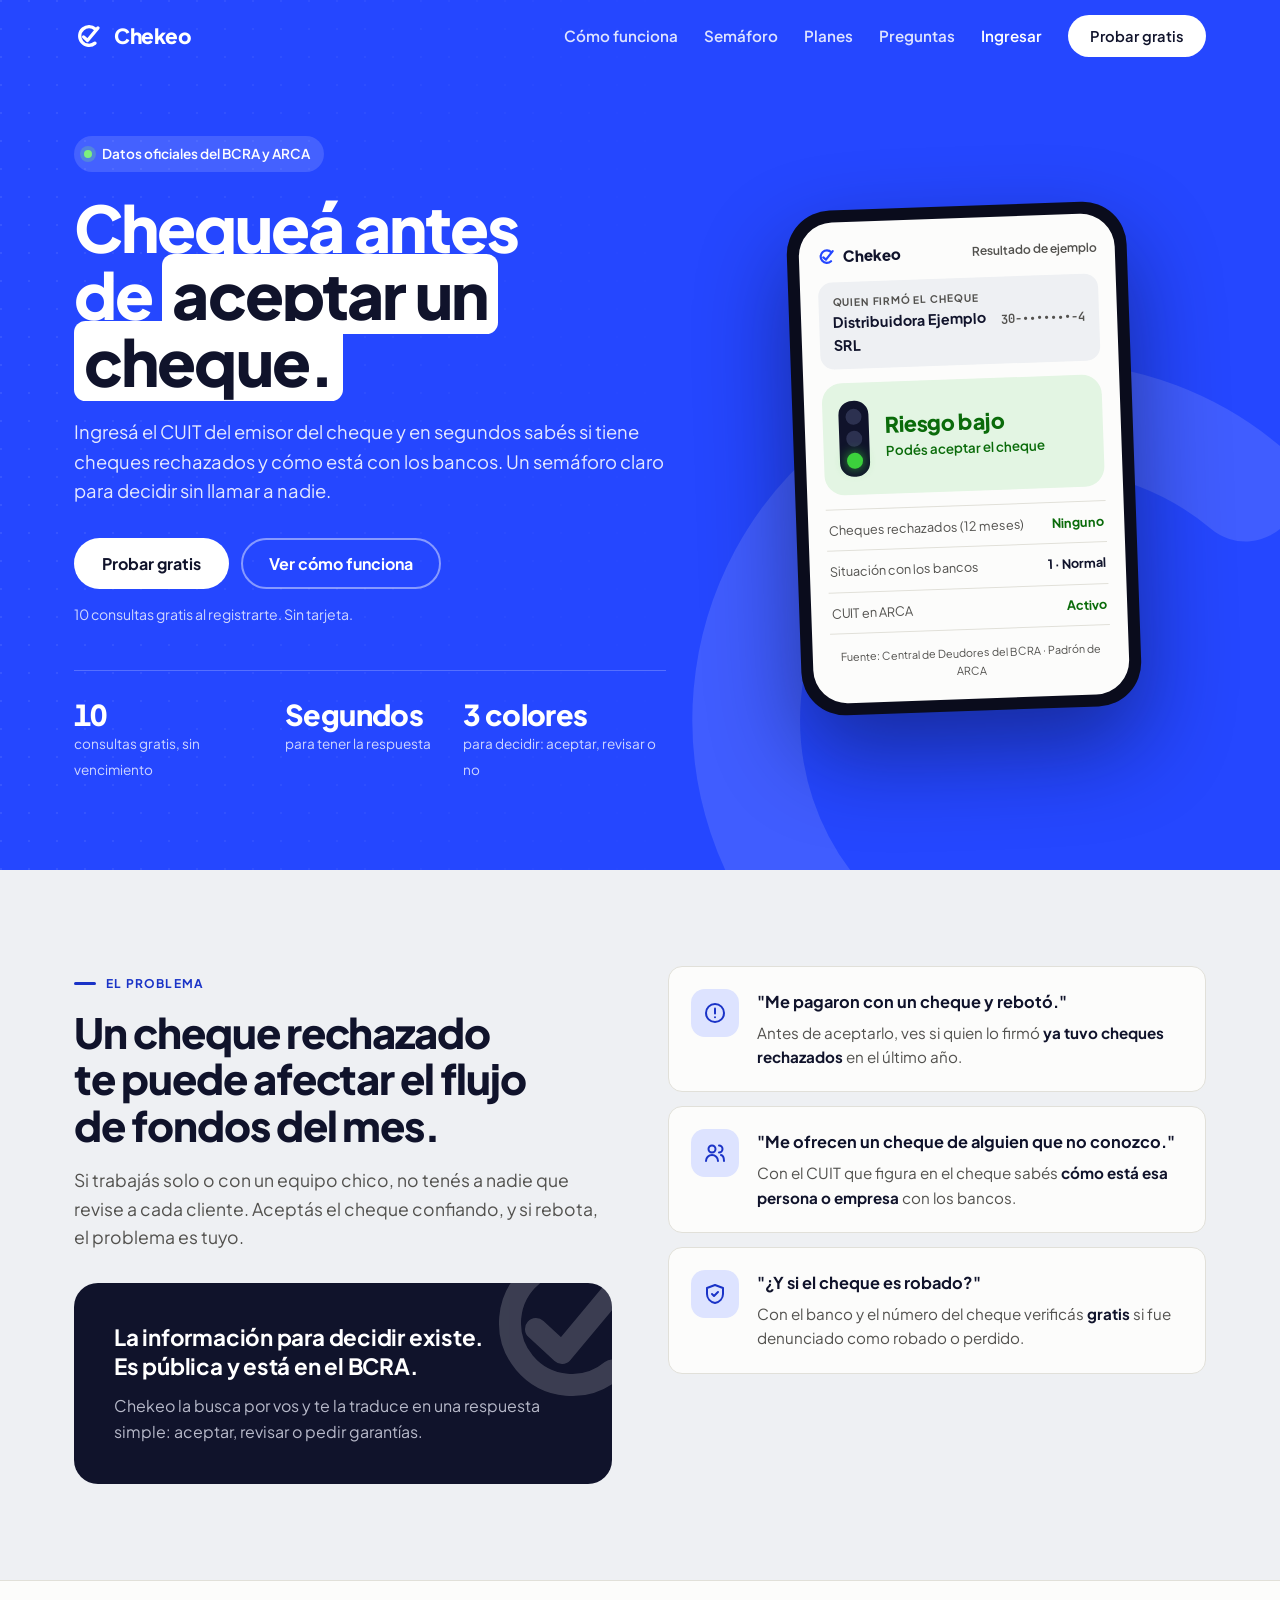
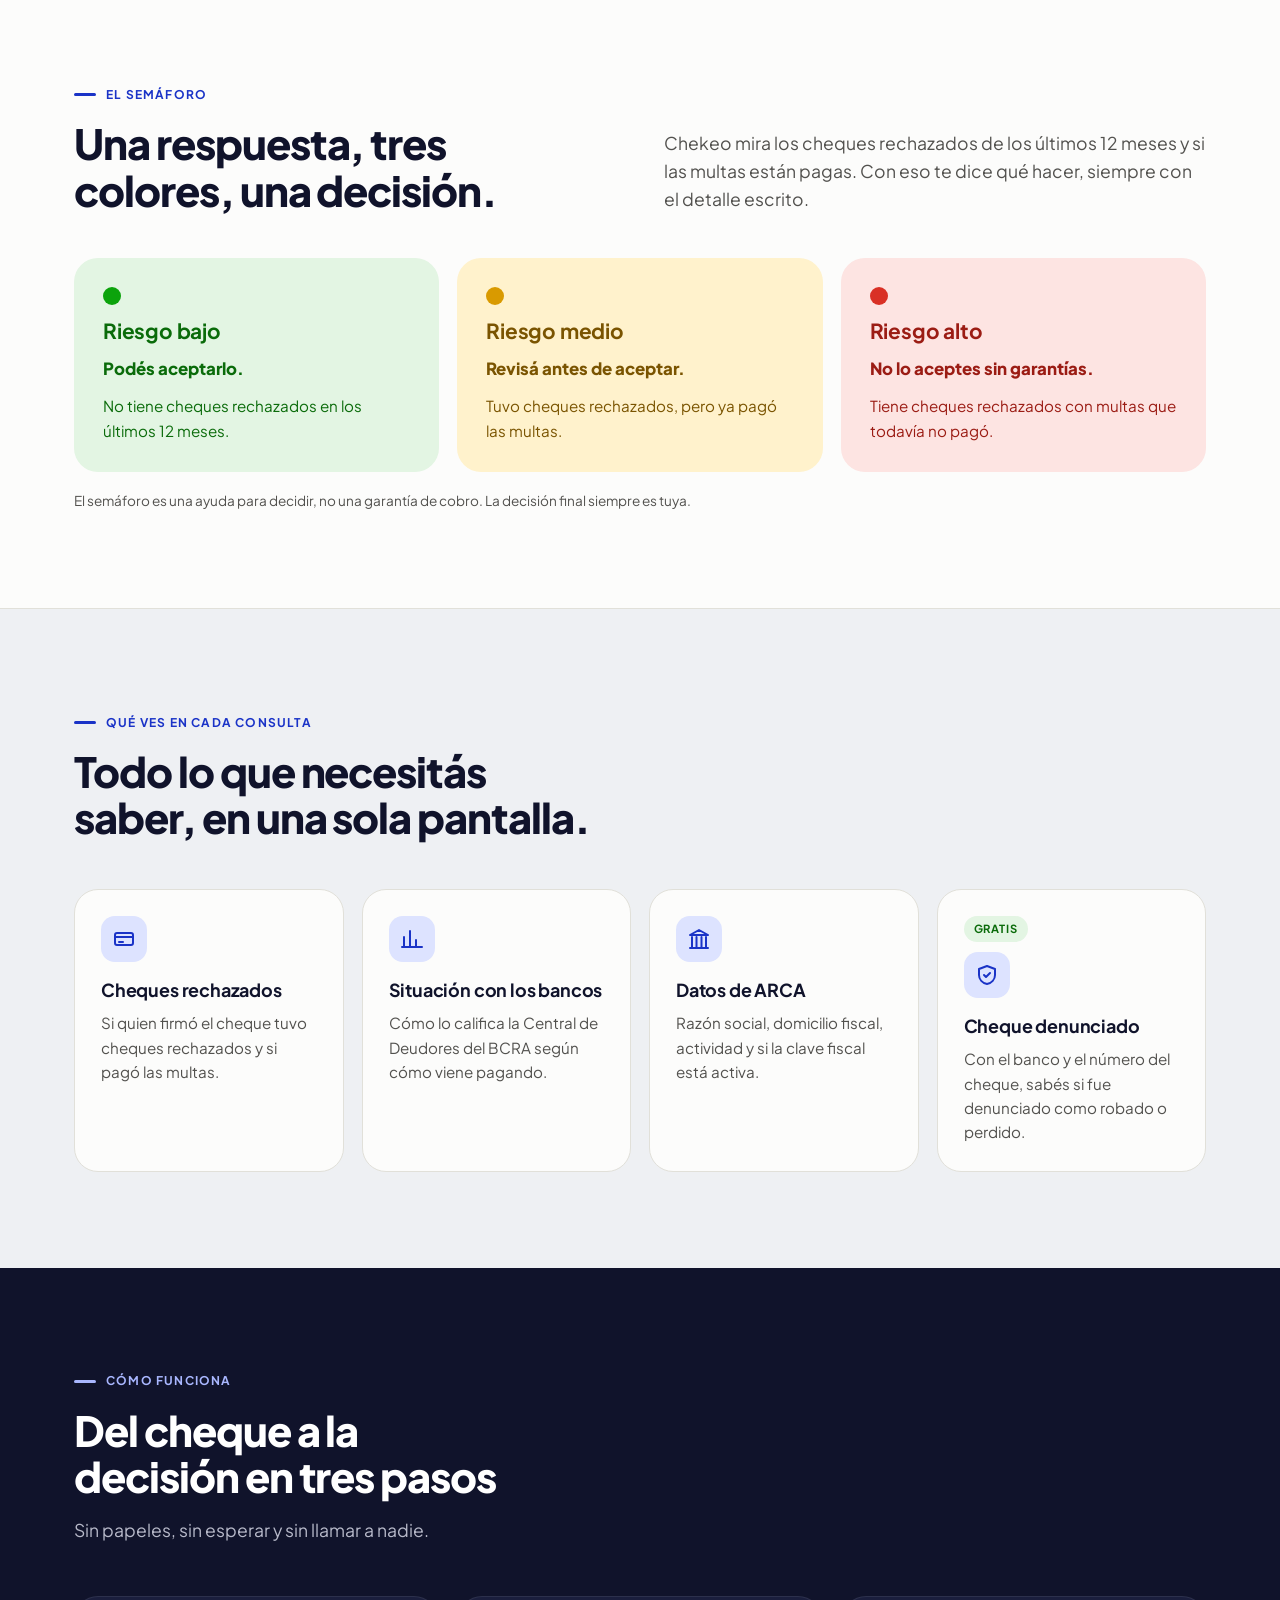
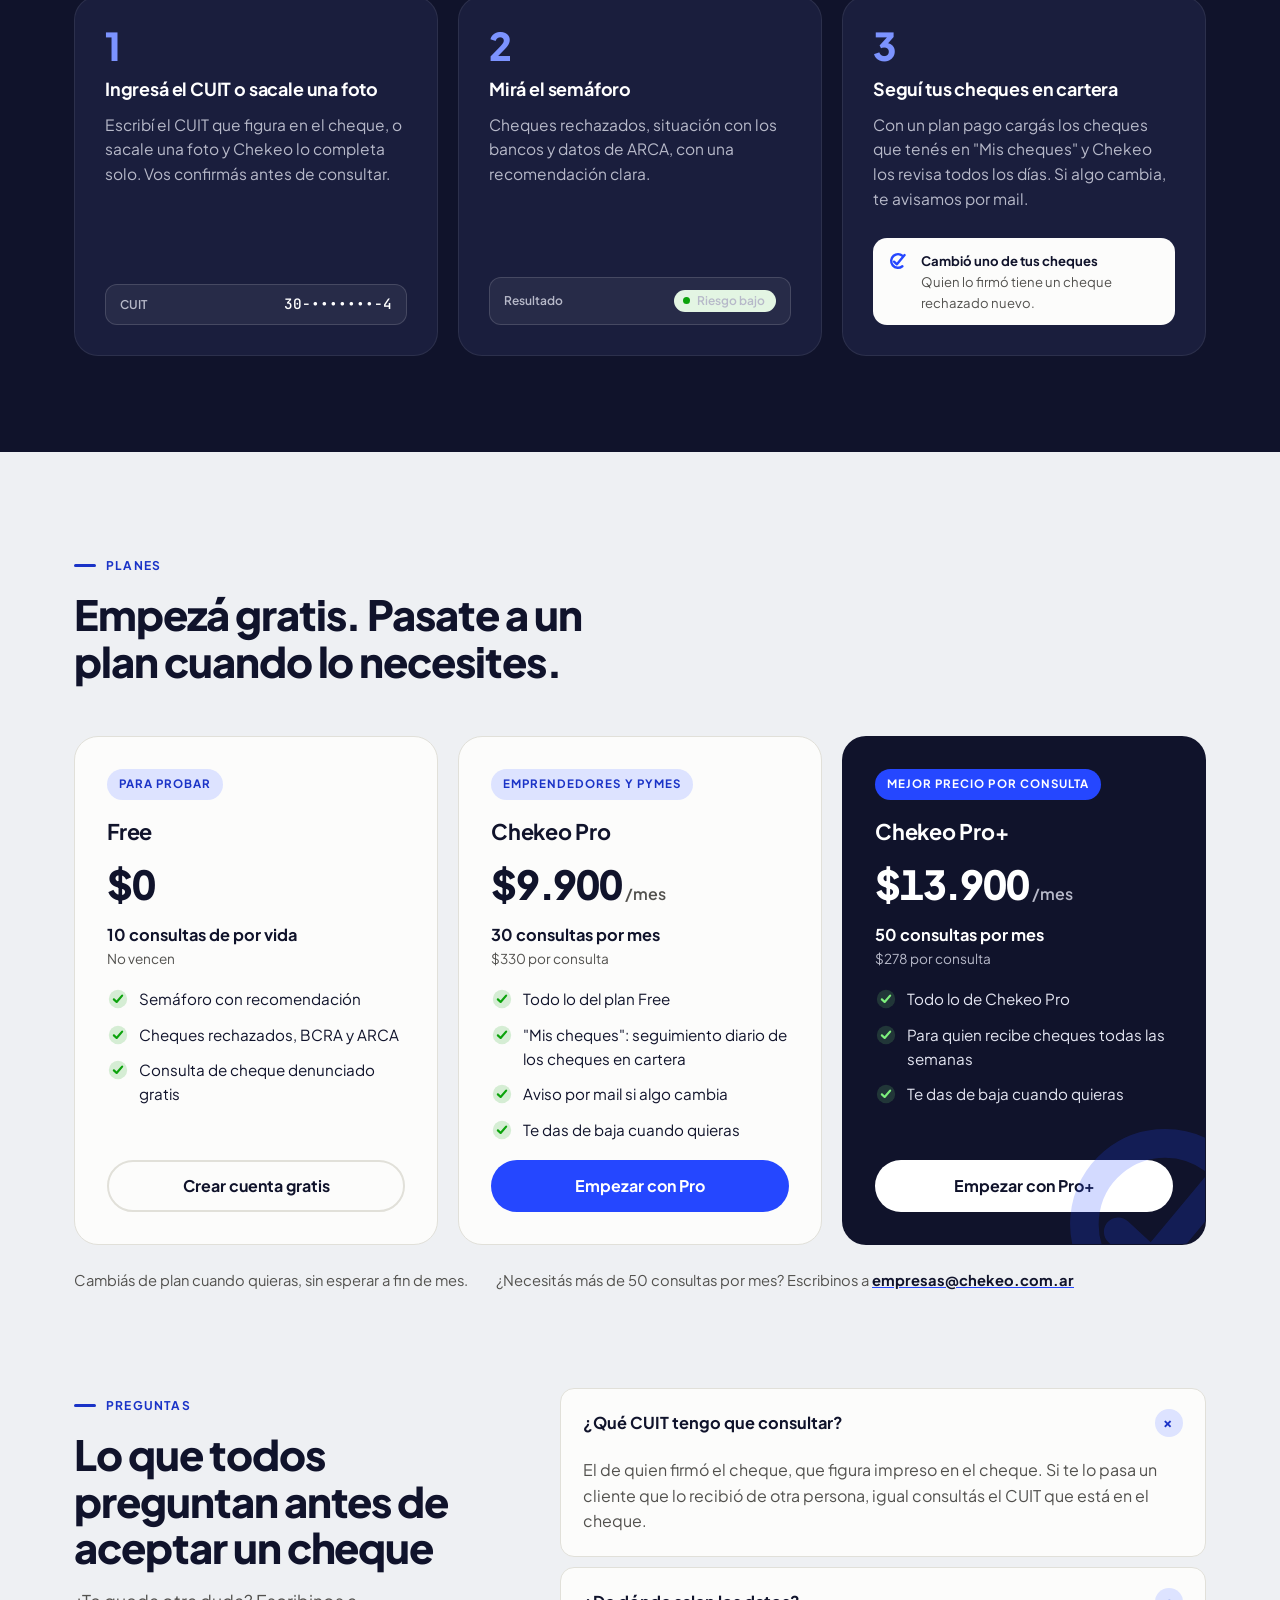
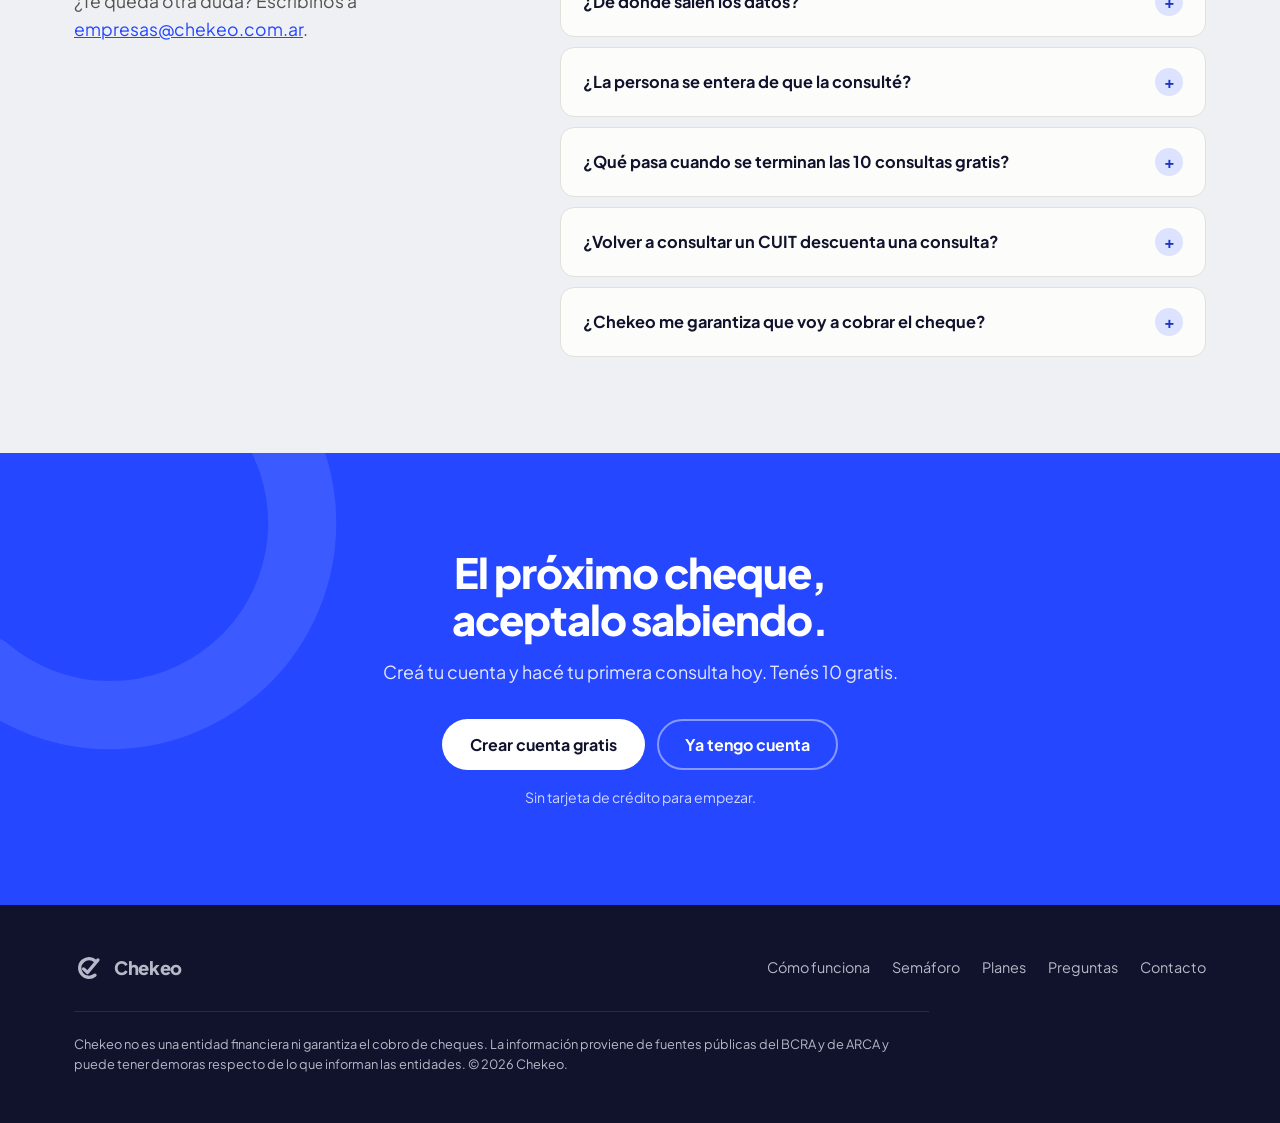
==== commit 45f2e612: "Update index.html modificacion de texto" ====
--- a/index.html
+++ b/index.html
@@ -98,7 +98,7 @@
     <div class="wrap problem-grid">
       <div>
         <span class="label">El problema</span>
-        <h2 style="margin-top:16px">Un cheque rechazado te puede comer la ganancia del mes.</h2>
+        <h2 style="margin-top:16px">Un cheque rechazado te puede afectar el flujo de fondos del mes.</h2>
         <p class="lede" style="margin-top:18px">Si trabajás solo o con un equipo chico, no tenés a nadie que revise a cada cliente. Aceptás el cheque confiando, y si rebota, el problema es tuyo.</p>
         <div class="problem-box">
           <svg viewBox="0 0 200 200" aria-hidden="true"><use href="#iso"/></svg>
@@ -350,4 +350,4 @@
   window.addEventListener('scroll', onScroll, {passive:true}); onScroll();
   document.getElementById('yr').textContent=new Date().getFullYear();
 })();
-</script>+</script>
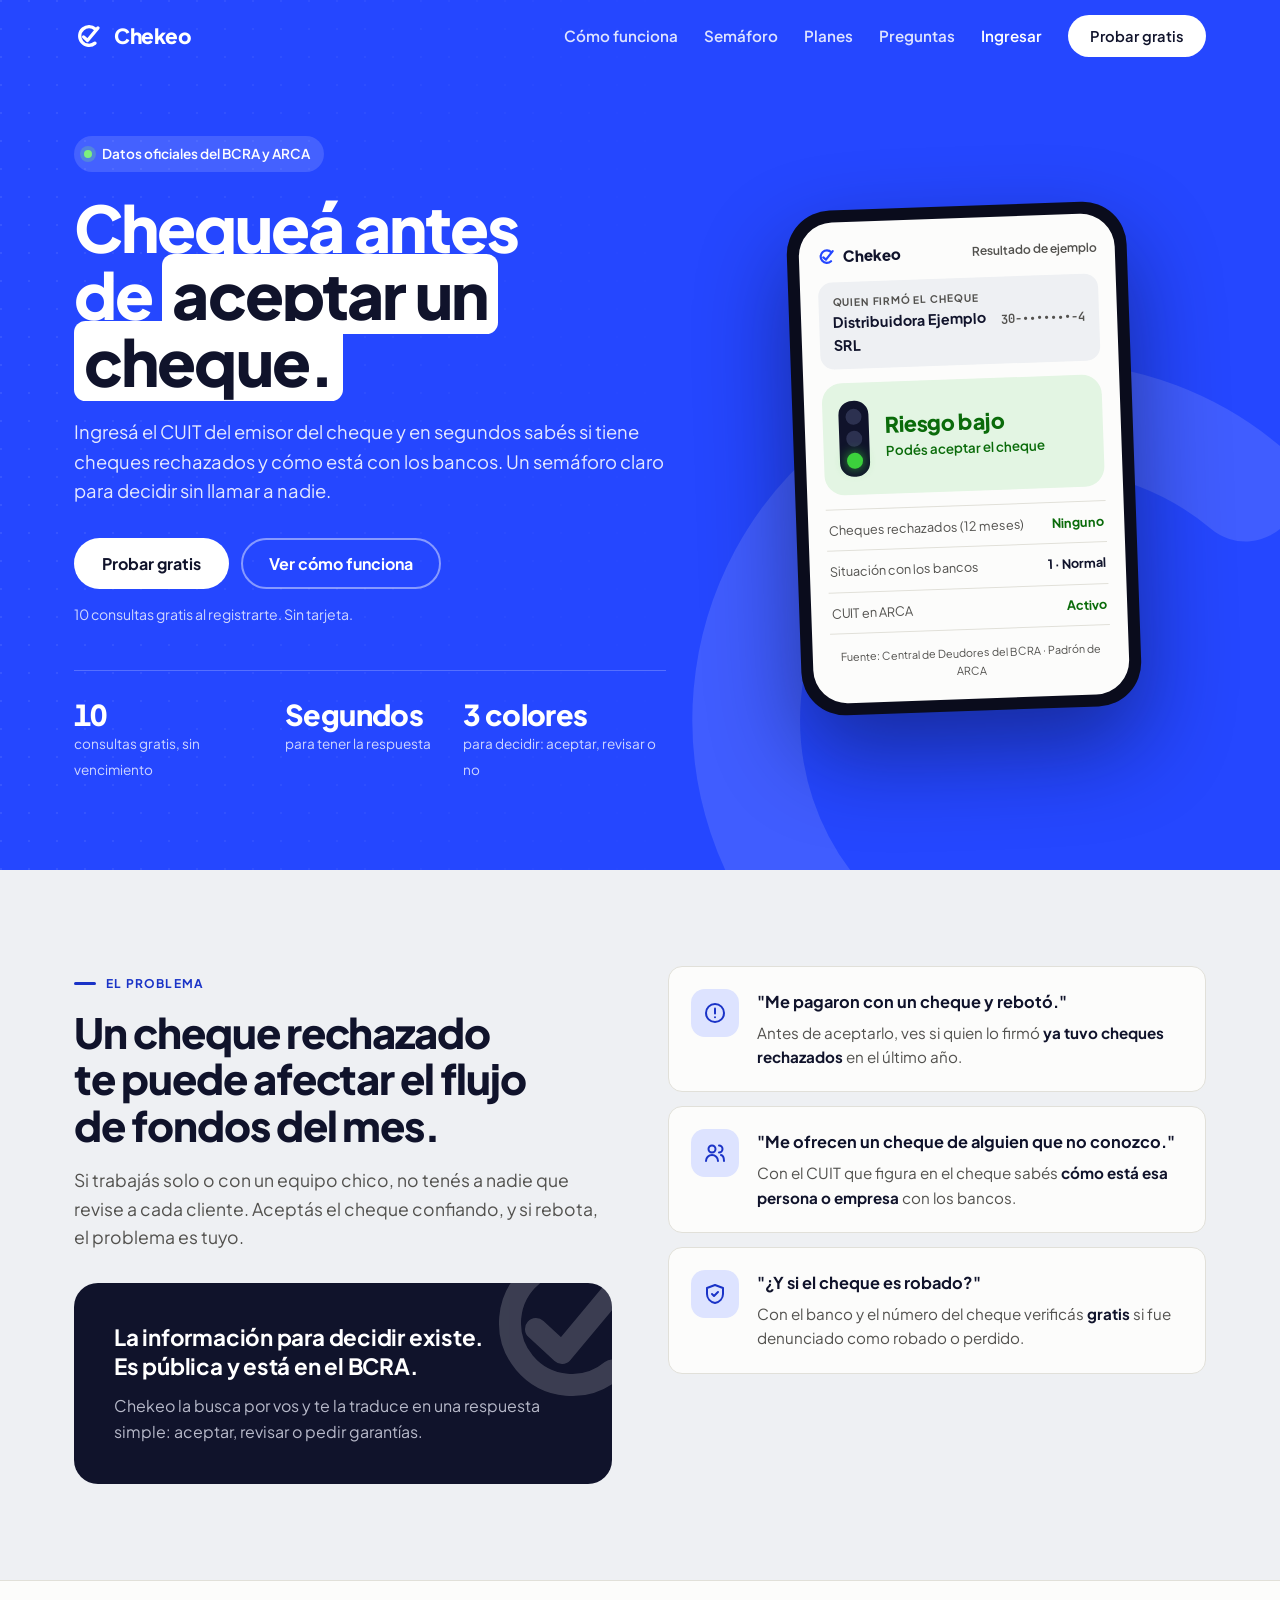
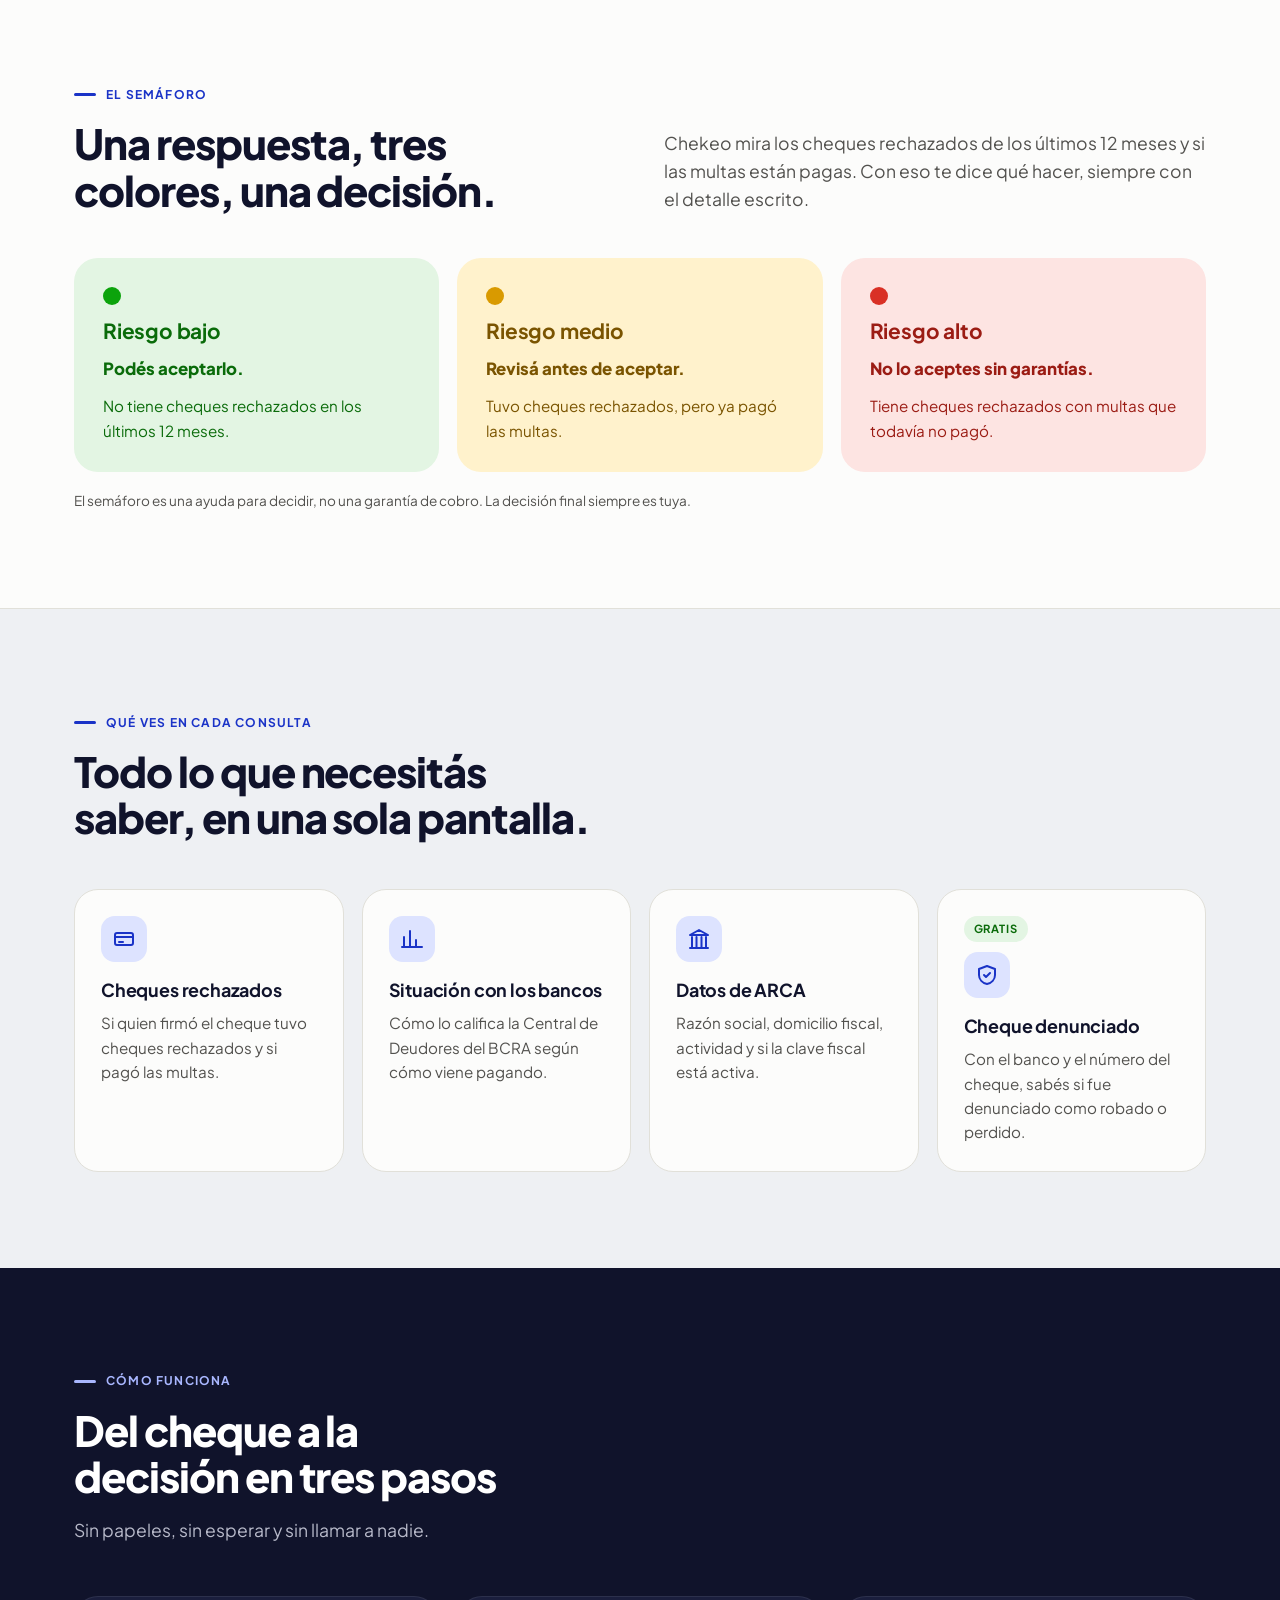
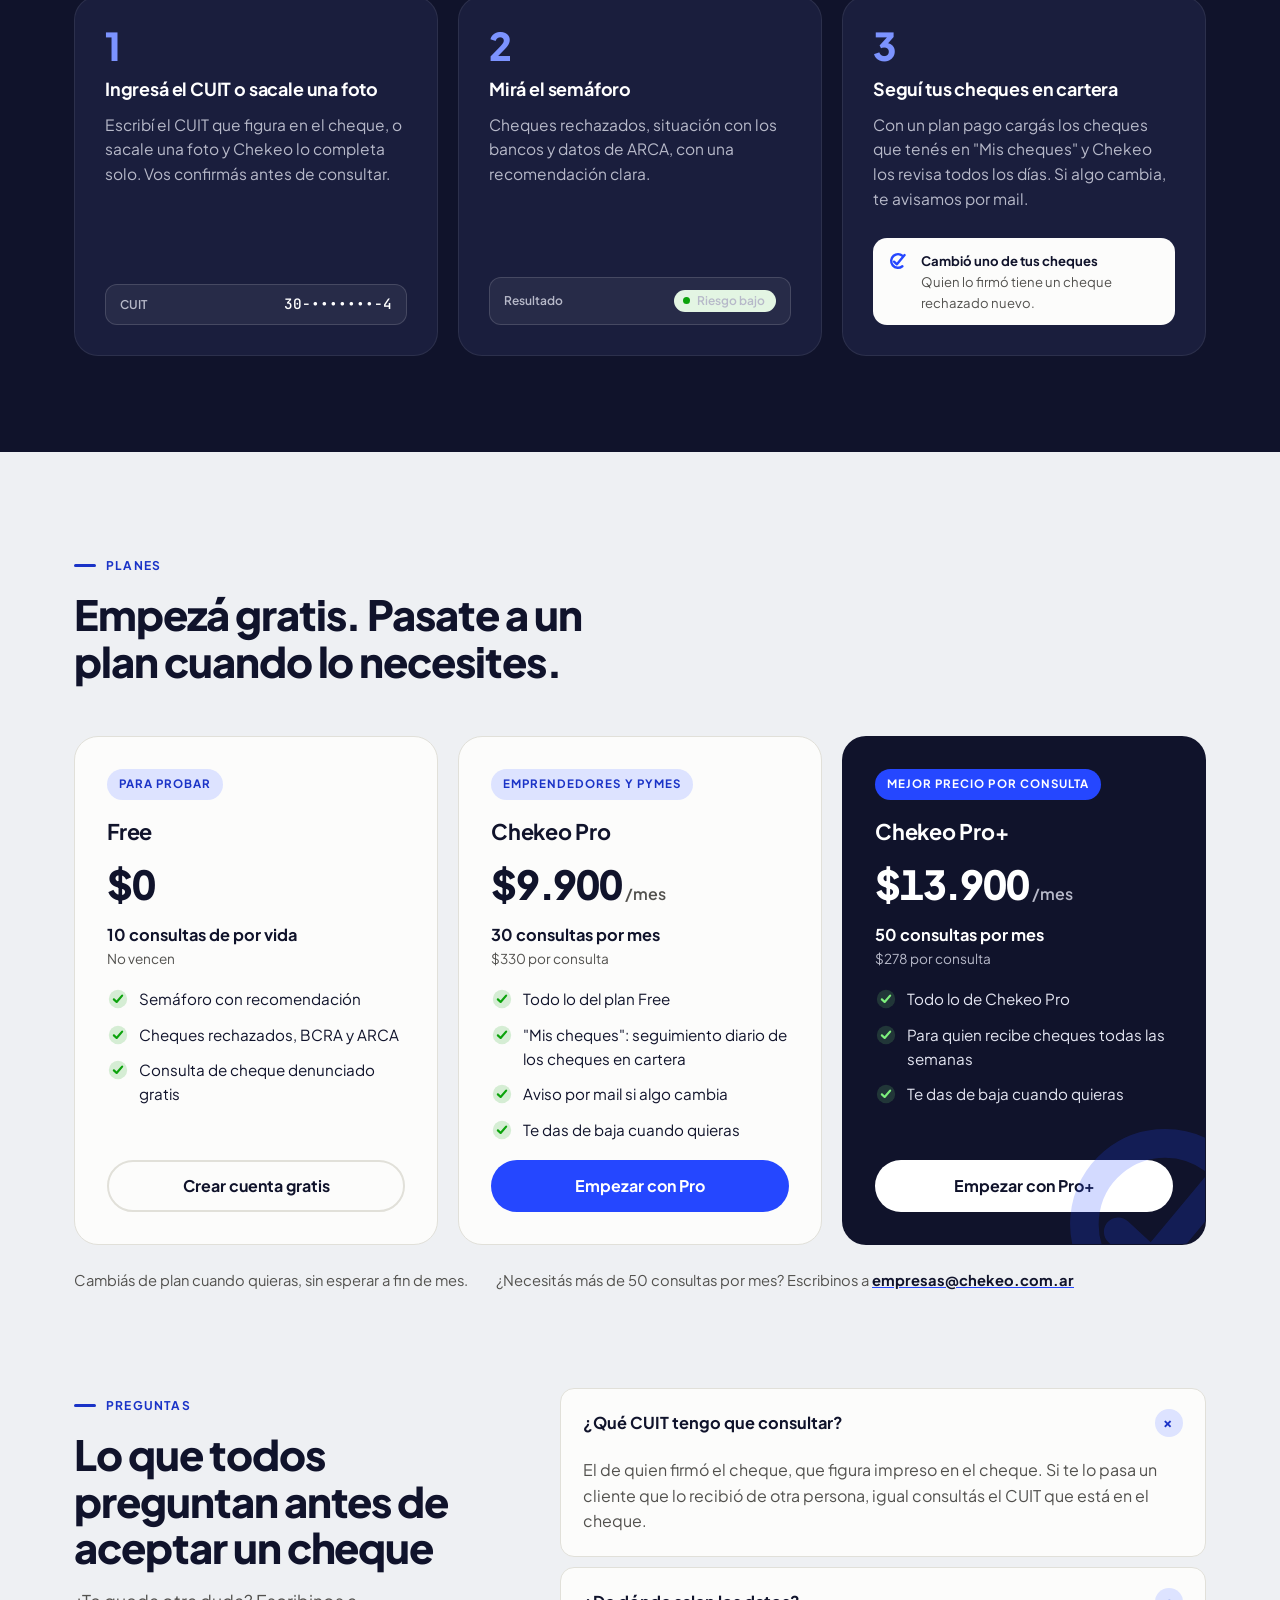
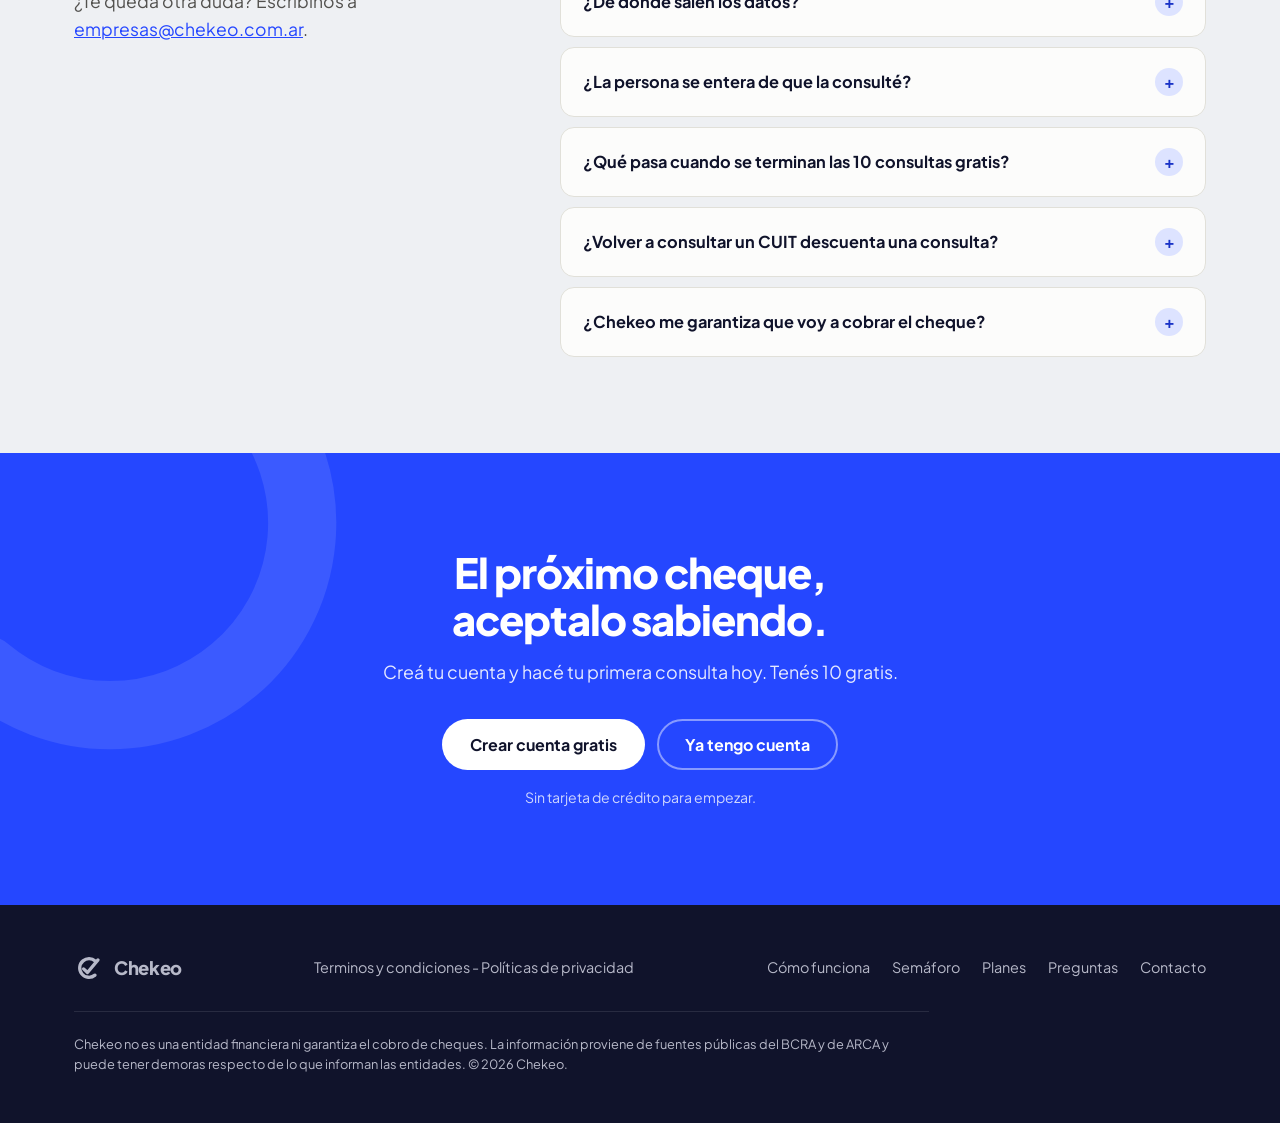
==== commit 7e364dd2: "Add terms and conditions link to footer" ====
--- a/index.html
+++ b/index.html
@@ -328,6 +328,7 @@
   <div class="wrap">
     <div class="foot">
       <a class="logo" href="#top"><svg aria-hidden="true"><use href="#iso"/></svg>Chekeo</a>
+              <a href="terminos-y-privacidad">Terminos y condiciones - Políticas de privacidad</a>
       <nav aria-label="Pie">
         <a href="#como-funciona">Cómo funciona</a>
         <a href="#semaforo">Semáforo</a>
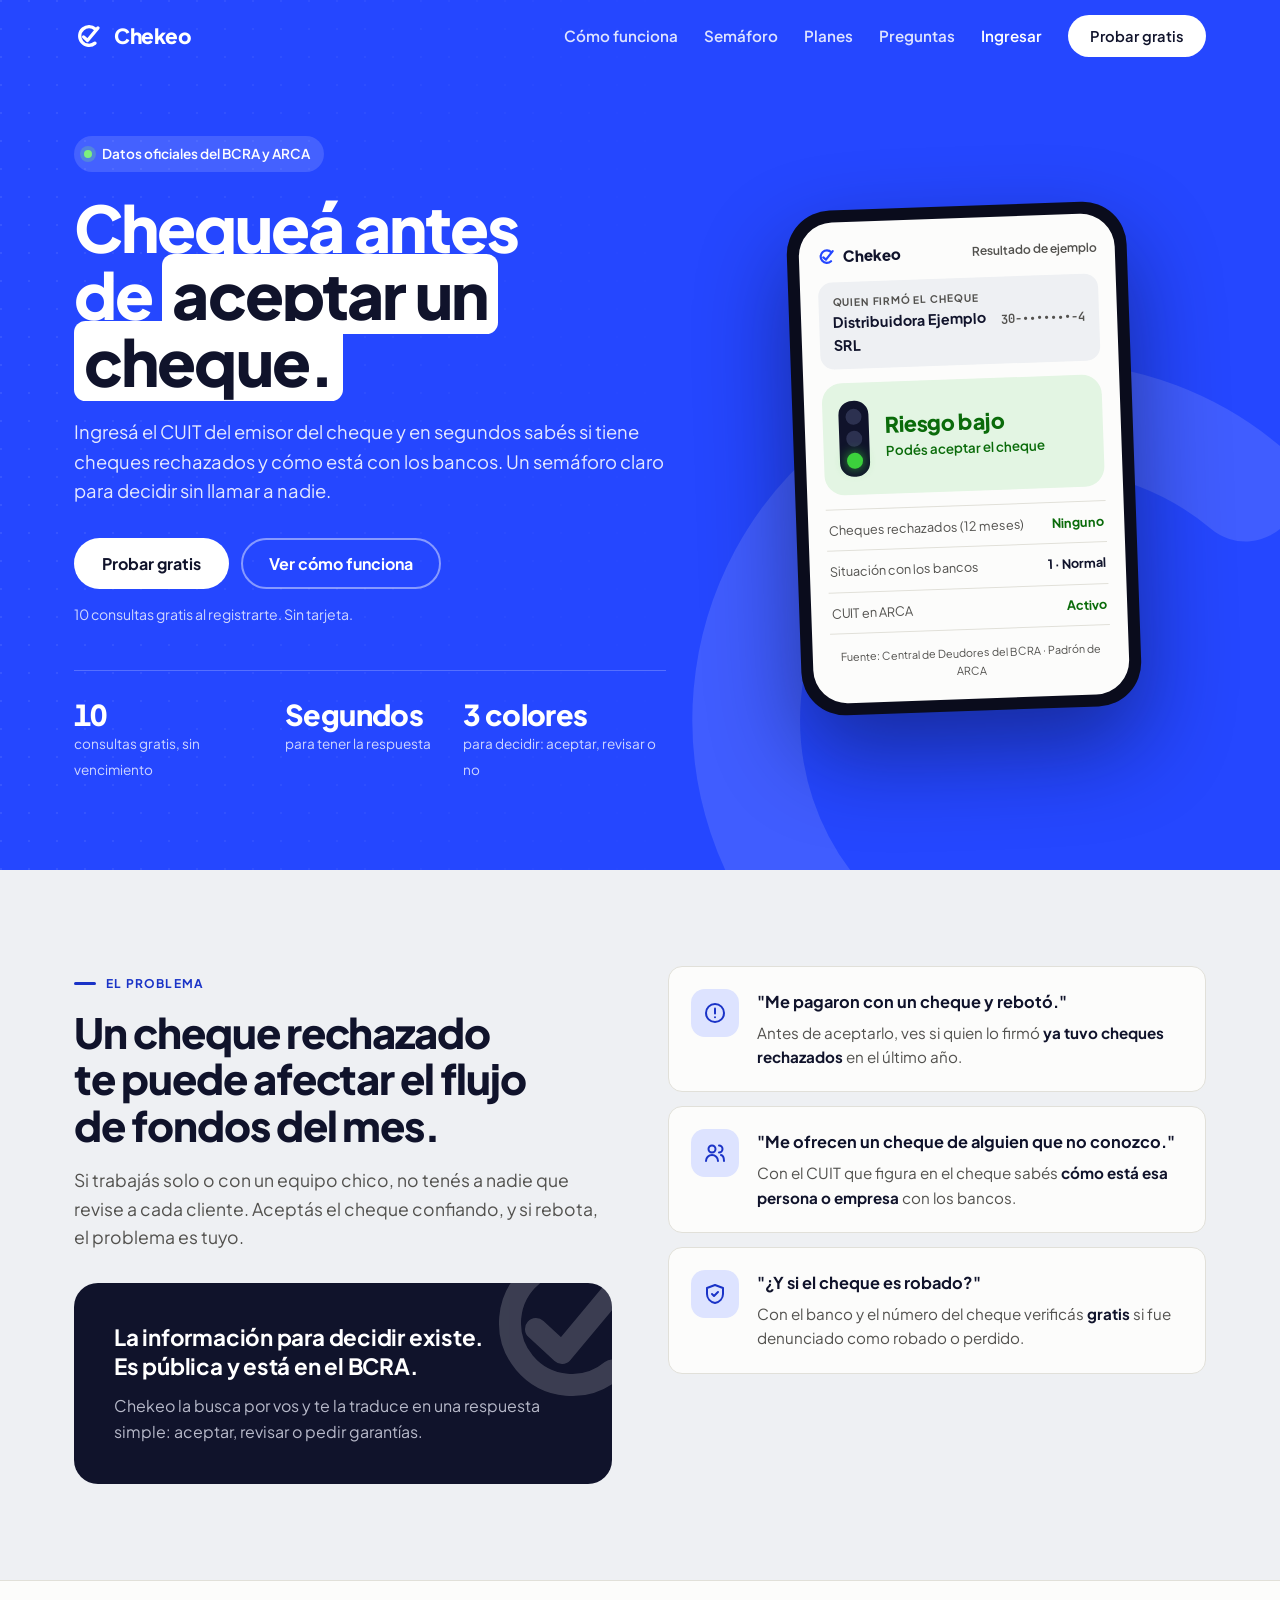
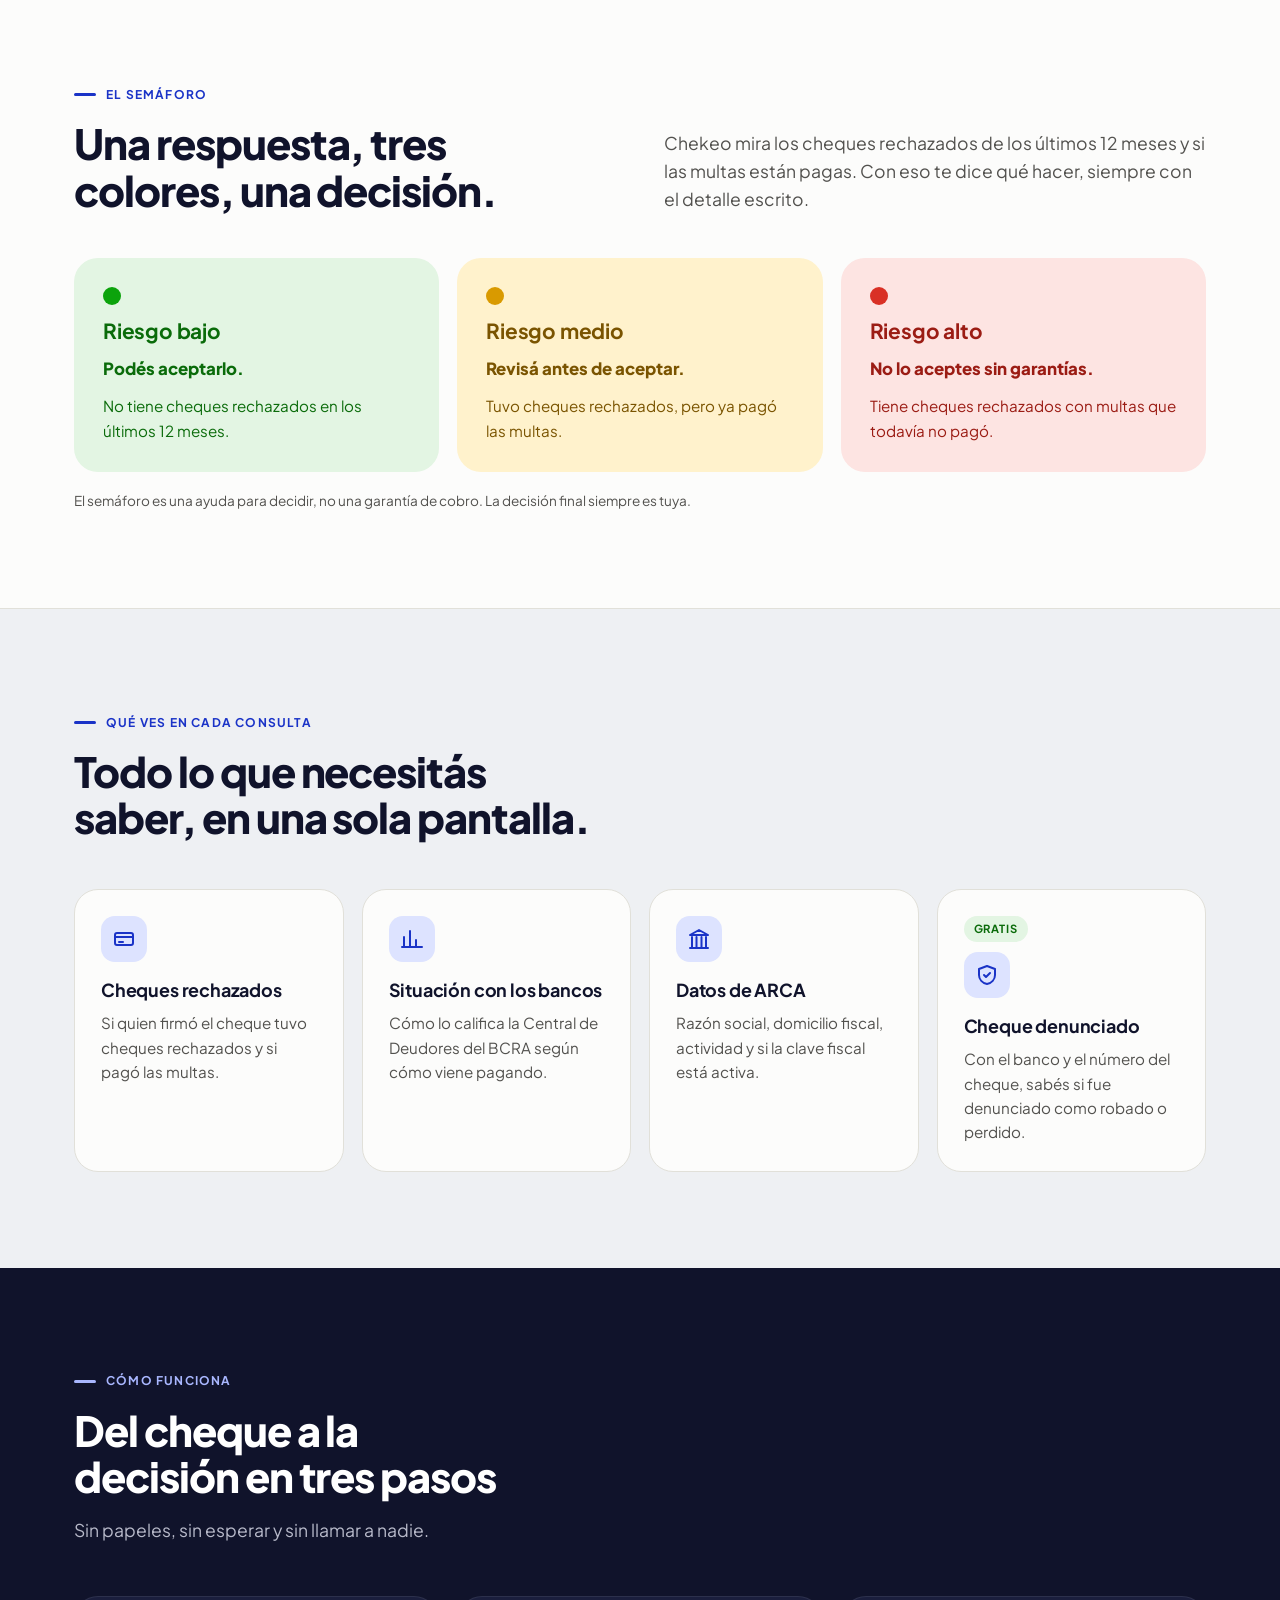
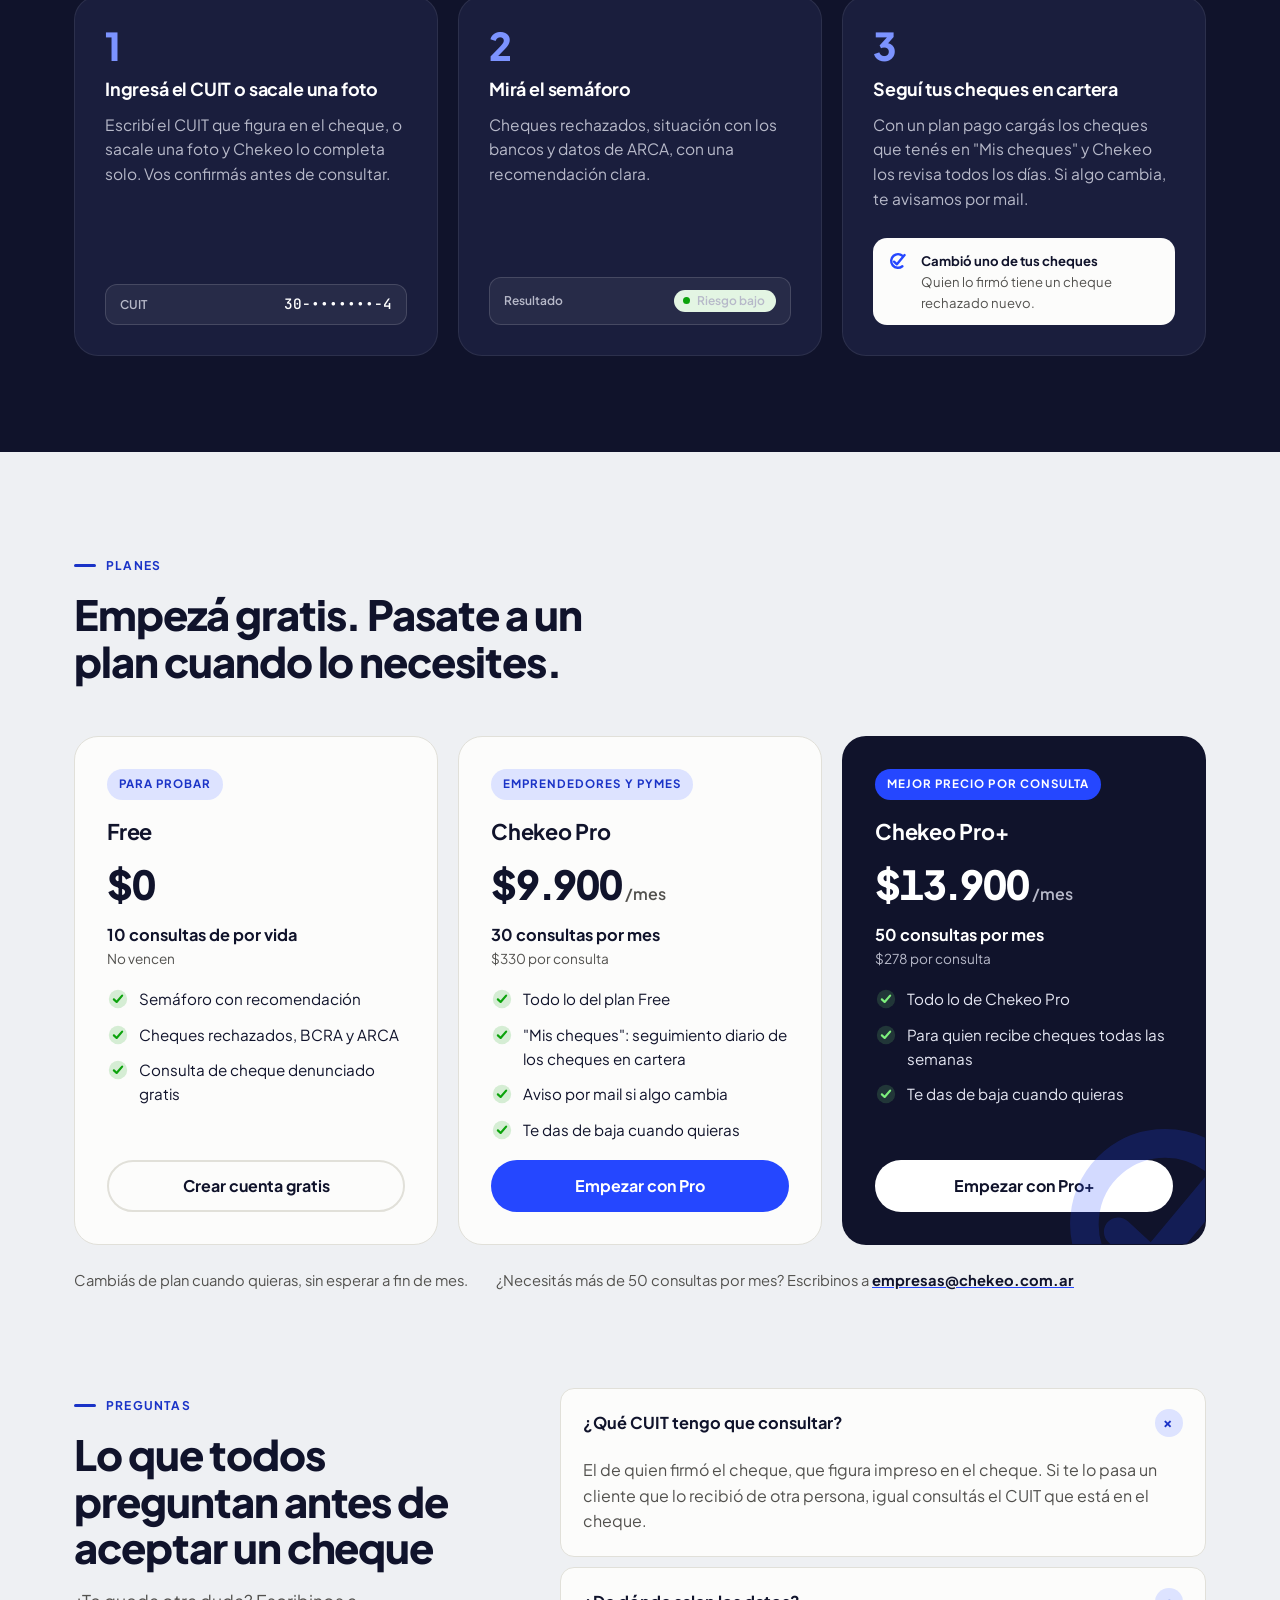
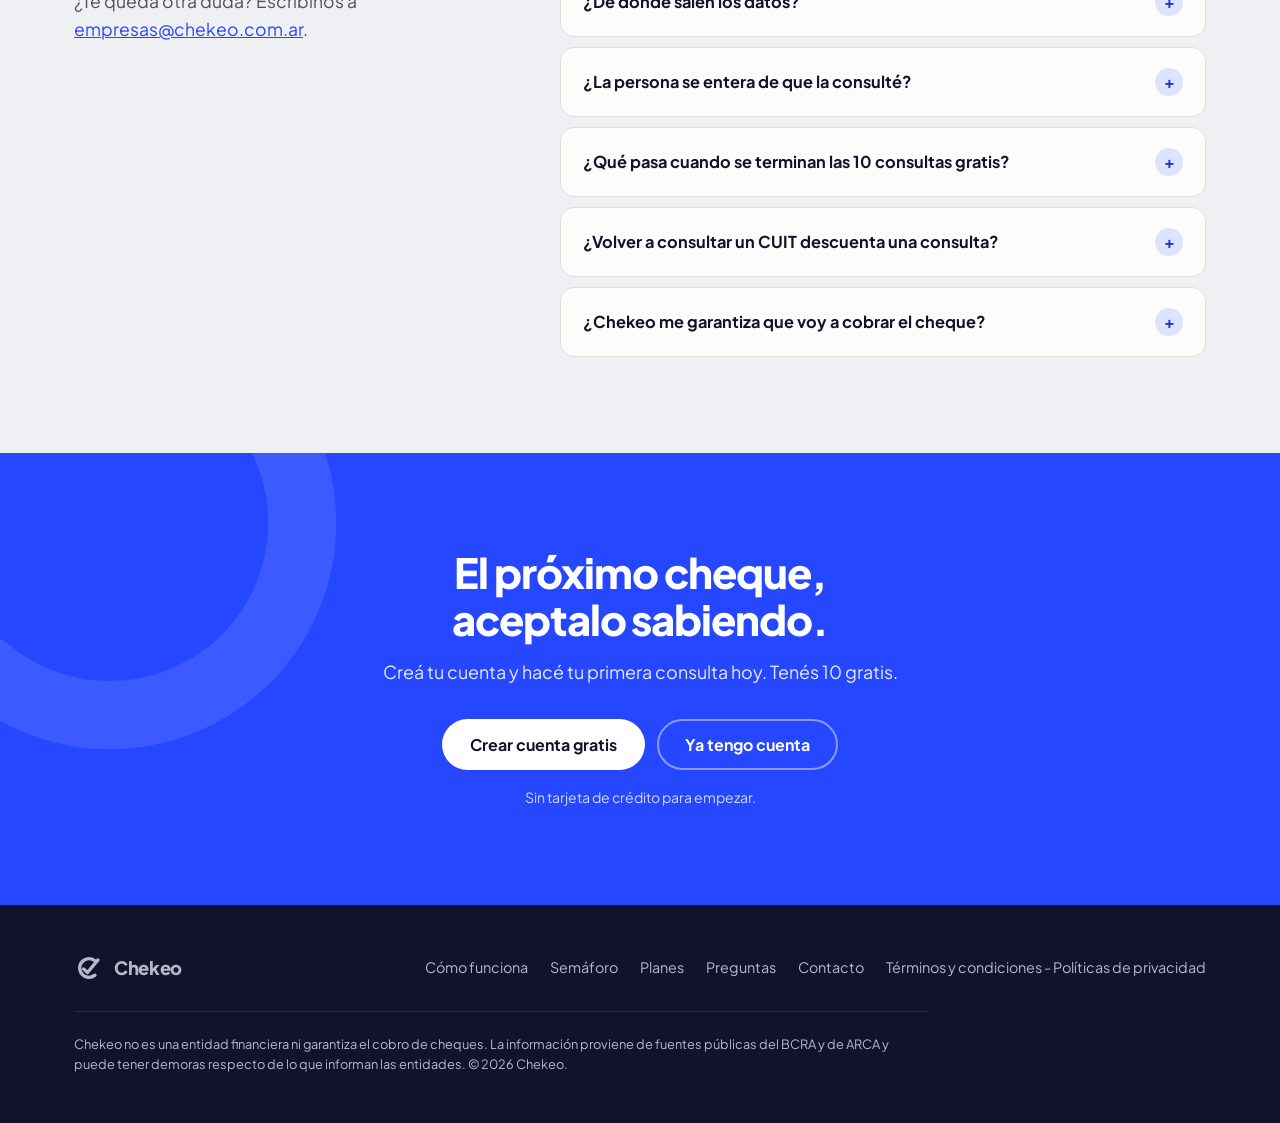
==== commit aa6ce31e: "Update footer link text for privacy terms" ====
--- a/index.html
+++ b/index.html
@@ -328,13 +328,13 @@
   <div class="wrap">
     <div class="foot">
       <a class="logo" href="#top"><svg aria-hidden="true"><use href="#iso"/></svg>Chekeo</a>
-              <a href="terminos-y-privacidad">Terminos y condiciones - Políticas de privacidad</a>
       <nav aria-label="Pie">
         <a href="#como-funciona">Cómo funciona</a>
         <a href="#semaforo">Semáforo</a>
         <a href="#planes">Planes</a>
         <a href="#preguntas">Preguntas</a>
         <a href="mailto:empresas@chekeo.com.ar">Contacto</a>
+        <a href="#terminos-y-privacidad">Términos y condiciones - Políticas de privacidad</a>
       </nav>
     </div>
     <p class="legal">Chekeo no es una entidad financiera ni garantiza el cobro de cheques. La información proviene de fuentes públicas del BCRA y de ARCA y puede tener demoras respecto de lo que informan las entidades. © <span id="yr">2026</span> Chekeo.</p>
